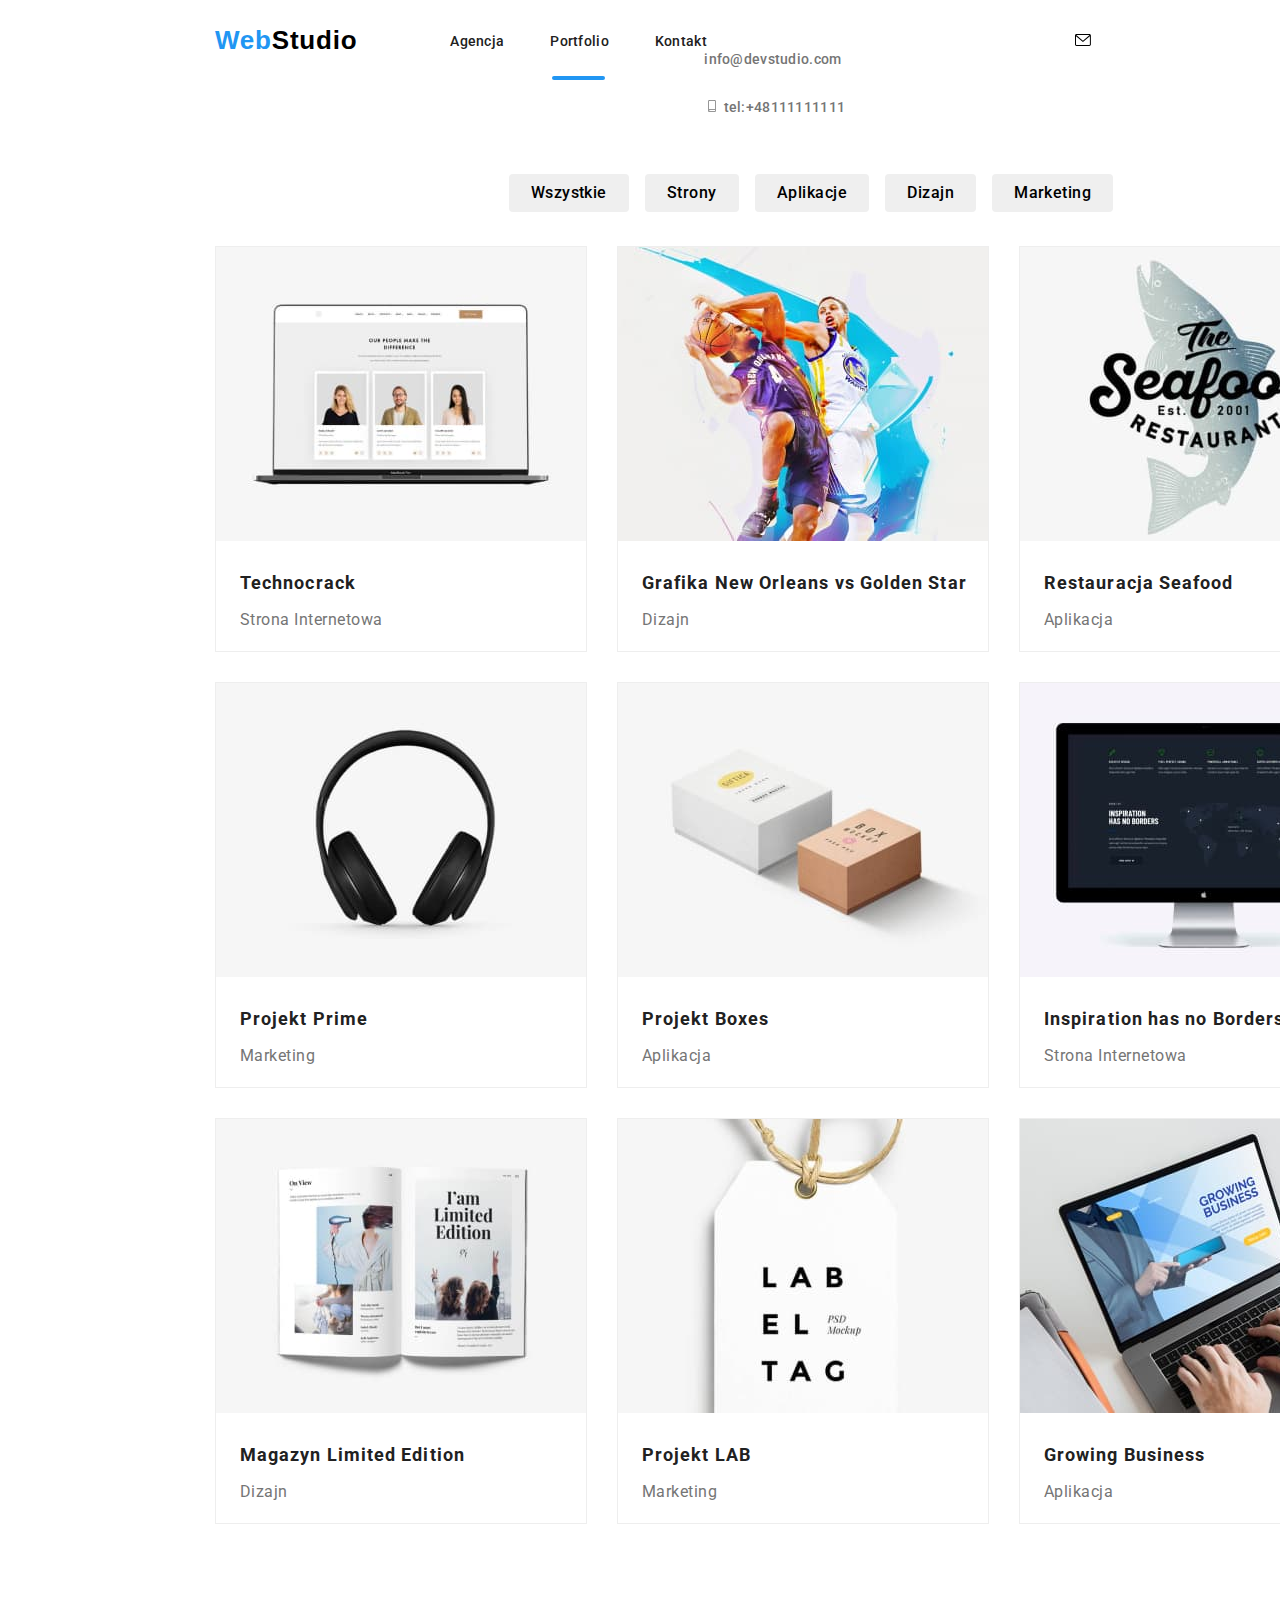
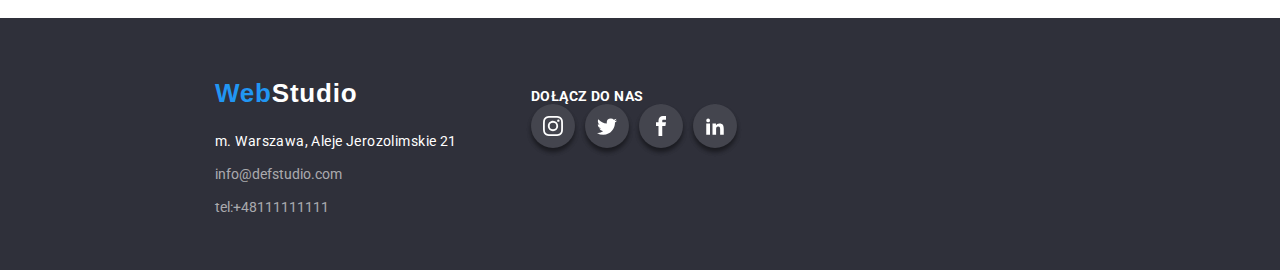
==== portfolio.html @ a23c0641 "start" ====
<!DOCTYPE html>
<html lang="pl">
  <head>
    <meta charset="UTF-8" />
    <meta http-equiv="X-UA-Compatible" content="IE=edge" />
    <link
      rel="stylesheet"
      href="node_modules/modern-normalize/modern-normalize.css"
    />
    <link rel="stylesheet" href="./css/styles.css" />
    <link rel="preconnect" href="https://fonts.googleapis.com" />
    <link rel="preconnect" href="https://fonts.gstatic.com" crossorigin />
    <link
      href="https://fonts.googleapis.com/css2?family=Montserrat+Alternates:wght@400;700&family=Roboto:wght@400;500;700&display=swap"
      rel="stylesheet"
    />
    <title>Portfolio</title>
  </head>
  <body class="body">
    <header class="header">
      <div class="container">
        <p class="logo">
          <a class="nav-logo" href="webstudio"
            >Web<span class="studio">Studio</span></a
          >
        </p>
        <nav class="navigation">
          <ul class="list">
            <li class="nav-list-item">
              <a class="nav-link" href="./index.html">Agencja</a>
            </li>
            <li class="nav-list-item">
              <a class="nav-link active-portfolio" href="./portfolio.html"
                >Portfolio</a
              >
            </li>
            <li class="nav-list-item">
              <a class="nav-link" href="Kontakt">Kontakt</a>
            </li>
          </ul>
        </nav>
        <div class="mail-phone">
          <ul class="phone-mail">
            <li>
              <a class="nav-mail" href="info@defstudio.com"
                ><svg class="icon=header" width="16" height="12">
                  <use href="./images/icons.svg#icon-envelope"></use>
                </svg>
                info@devstudio.com</a
              >
            </li>
            <li>
              <a class="nav-phone" href="+48111111111"
                ><svg class="icon=header" width="16" height="12">
                  <use href="./images/icons.svg#icon-smartphone"></use>
                </svg>
                tel:+48111111111</a
              >
            </li>
          </ul>
        </div>
      </div>
    </header>
    <main>
      <div class="portfolio-menu-container">
        <ul class="buttons-portfolio-menu">
          <li><button class="portfolio-menu">Wszystkie</button></li>
          <li><button class="portfolio-menu">Strony</button></li>
          <li><button class="portfolio-menu">Aplikacje</button></li>
          <li><button class="portfolio-menu">Dizajn</button></li>
          <li><button class="portfolio-menu">Marketing</button></li>
        </ul>
        <ul class="portfolio-img">
          <li class="figcaption-box">
            <figure class="portfolio-card">
              <img
                src="images/foto.jpg"
                width="370"
                height="294"
                alt="Laptop"
              />
              <div class="portfolio-overlay">
                <p class="portfolio-overlay-text">
                  Technocrack jest popularną platformą wykorzystywaną do
                  rozpowszechniania koronawirusa. Firmy wykorzystują tę
                  platformę do celów szpiegowskich i ataków na niezabezpieczone
                  serwery konkurencji
                </p>
              </div>
              <figcaption class="portfolio-figcaption">
                <h4 class="portfolio-figcaption-name">Technocrack</h4>
                <p class="portfolio-figcaption-role">Strona Internetowa</p>
              </figcaption>
            </figure>
          </li>
          <li class="figcaption-box">
            <figure class="portfolio-card">
              <img
                src="images/foto2.jpg"
                width="370"
                height="294"
                alt="koszykarze"
              />
              <div class="portfolio-overlay">
                <p class="portfolio-overlay-text">
                  Technocrack jest popularną platformą wykorzystywaną do
                  rozpowszechniania koronawirusa. Firmy wykorzystują tę
                  platformę do celów szpiegowskich i ataków na niezabezpieczone
                  serwery konkurencji
                </p>
              </div>
              <figcaption class="portfolio-figcaption">
                <h4 class="portfolio-figcaption-name">
                  Grafika New Orleans vs Golden Star
                </h4>
                <p class="portfolio-figcaption-role">Dizajn</p>
              </figcaption>
            </figure>
          </li>
          <li class="figcaption-box">
            <figure class="portfolio-card">
              <img
                src="images/foto3.jpg"
                width="370"
                height="294"
                alt="logo restauracji"
              />
              <div class="portfolio-overlay">
                <p class="portfolio-overlay-text">
                  Technocrack jest popularną platformą wykorzystywaną do
                  rozpowszechniania koronawirusa. Firmy wykorzystują tę
                  platformę do celów szpiegowskich i ataków na niezabezpieczone
                  serwery konkurencji
                </p>
              </div>
              <figcaption class="portfolio-figcaption">
                <h4 class="portfolio-figcaption-name">Restauracja Seafood</h4>
                <p class="portfolio-figcaption-role">Aplikacja</p>
              </figcaption>
            </figure>
          </li>
          <li class="figcaption-box">
            <figure class="portfolio-card">
              <img
                src="images/foto4.jpg"
                width="370"
                height="294"
                alt="słuchawki"
              />
              <div class="portfolio-overlay">
                <p class="portfolio-overlay-text">
                  Technocrack jest popularną platformą wykorzystywaną do
                  rozpowszechniania koronawirusa. Firmy wykorzystują tę
                  platformę do celów szpiegowskich i ataków na niezabezpieczone
                  serwery konkurencji
                </p>
              </div>
              <figcaption class="portfolio-figcaption">
                <h4 class="portfolio-figcaption-name">Projekt Prime</h4>
                <p class="portfolio-figcaption-role">Marketing</p>
              </figcaption>
            </figure>
          </li>
          <li class="figcaption-box">
            <figure class="portfolio-card">
              <img
                src="images/foto5.jpg"
                width="370"
                height="294"
                alt="pudełka"
              />
              <div class="portfolio-overlay">
                <p class="portfolio-overlay-text">
                  Technocrack jest popularną platformą wykorzystywaną do
                  rozpowszechniania koronawirusa. Firmy wykorzystują tę
                  platformę do celów szpiegowskich i ataków na niezabezpieczone
                  serwery konkurencji
                </p>
              </div>
              <figcaption class="portfolio-figcaption">
                <h4 class="portfolio-figcaption-name">Projekt Boxes</h4>
                <p class="portfolio-figcaption-role">Aplikacja</p>
              </figcaption>
            </figure>
          </li>
          <li class="figcaption-box">
            <figure class="portfolio-card">
              <img
                src="images/foto6.jpg"
                width="370"
                height="294"
                alt="komputer stacjonarny"
              />
              <div class="portfolio-overlay">
                <p class="portfolio-overlay-text">
                  Technocrack jest popularną platformą wykorzystywaną do
                  rozpowszechniania koronawirusa. Firmy wykorzystują tę
                  platformę do celów szpiegowskich i ataków na niezabezpieczone
                  serwery konkurencji
                </p>
              </div>
              <figcaption class="portfolio-figcaption">
                <h4 class="portfolio-figcaption-name">
                  Inspiration has no Borders
                </h4>
                <p class="portfolio-figcaption-role">Strona Internetowa</p>
              </figcaption>
            </figure>
          </li>
          <li class="figcaption-box">
            <figure class="portfolio-card">
              <img
                src="images/foto7.jpg"
                width="370"
                height="294"
                alt="gazeta"
              />
              <div class="portfolio-overlay">
                <p class="portfolio-overlay-text">
                  Technocrack jest popularną platformą wykorzystywaną do
                  rozpowszechniania koronawirusa. Firmy wykorzystują tę
                  platformę do celów szpiegowskich i ataków na niezabezpieczone
                  serwery konkurencji
                </p>
              </div>
              <figcaption class="portfolio-figcaption">
                <h4 class="portfolio-figcaption-name">
                  Magazyn Limited Edition
                </h4>
                <p class="portfolio-figcaption-role">Dizajn</p>
              </figcaption>
            </figure>
          </li>
          <li class="figcaption-box">
            <figure class="portfolio-card">
              <img
                src="images/foto8.jpg"
                width="370"
                height="294"
                alt="Etykieta"
              />
              <div class="portfolio-overlay">
                <p class="portfolio-overlay-text">
                  Technocrack jest popularną platformą wykorzystywaną do
                  rozpowszechniania koronawirusa. Firmy wykorzystują tę
                  platformę do celów szpiegowskich i ataków na niezabezpieczone
                  serwery konkurencji
                </p>
              </div>
              <figcaption class="portfolio-figcaption">
                <h4 class="portfolio-figcaption-name">Projekt LAB</h4>
                <p class="portfolio-figcaption-role">Marketing</p>
              </figcaption>
            </figure>
          </li>
          <li class="figcaption-box">
            <figure class="portfolio-card">
              <img
                src="images/foto9.jpg"
                width="370"
                height="294"
                alt="pisanie na tablecie"
              />
              <div class="portfolio-overlay">
                <p class="portfolio-overlay-text">
                  Technocrack jest popularną platformą wykorzystywaną do
                  rozpowszechniania koronawirusa. Firmy wykorzystują tę
                  platformę do celów szpiegowskich i ataków na niezabezpieczone
                  serwery konkurencji
                </p>
              </div>
              <figcaption class="portfolio-figcaption">
                <h4 class="portfolio-figcaption-name">Growing Business</h4>
                <p class="portfolio-figcaption-role">Aplikacja</p>
              </figcaption>
            </figure>
          </li>
        </ul>
      </div>
    </main>
    <footer>
      <div class="container-footer">
        <ul class="footer-list">
          <li class="footer-logo">
            <a class="logo-footer" href="webstudio"
              >Web<span class="studio-footer">Studio</span></a
            >
          </li>
          <li class="adress-footer">m. Warszawa, Aleje Jerozolimskie 21</li>
          <li class="mail-phone-footer">
            <a class="nav-mail-footer" href="info@defstudio.com"
              >info@defstudio.com</a
            >
          </li>
          <li class="mail-phone-footer">
            <a class="nav-phone-footer" href="+48111111111">tel:+48111111111</a>
          </li>
        </ul>
        <div class="footer-socialmedia">
          <h3 class="footer-socialmedia-header">DOŁĄCZ DO NAS</h3>
          <ul class="footer-socialmedia-list">
            <li class="footer-socialmedia-logo">
              <svg width="20px" height="20px">
                <use href="./images/icons.svg#icon-instagram"></use>
              </svg>
            </li>
            <li class="footer-socialmedia-logo">
              <svg width="20px" height="20px">
                <use href="./images/icons.svg#icon-twitter"></use>
              </svg>
            </li>
            <li class="footer-socialmedia-logo">
              <svg width="20px" height="20px">
                <use href="./images/icons.svg#icon-facebook"></use>
              </svg>
            </li>
            <li class="footer-socialmedia-logo">
              <svg width="20px" height="20px">
                <use href="./images/icons.svg#icon-linkedin2"></use>
              </svg>
            </li>
          </ul>
        </div>
      </div>
    </footer>
  </body>
</html>
---- css/styles.css ----
* {
  margin: 0;
  padding: 0;
}

.body {
  font-family: "Roboto", sans-serif;
  font-family: "Raleway", sans-serif;
}
.nav-logo {
  font-family: "Raleway", sans-serif;
  font-style: normal;
  font-weight: 700;
  color: rgba(33, 150, 243, 1);
  font-size: 26px;
  line-height: 31px;
  letter-spacing: 0.03em;
  text-decoration: none;
  margin-left: 215px;
  padding-top: 24px;
  padding-bottom: 25px;
}
.nav-list-item {
  gap: 46px;
}
.active::after {
  content: "";
  position: absolute;
  height: 4px;
  width: 53px;
  left: 453px;
  top: 76px;
  border-radius: 2px;
  background: rgba(33, 150, 243, 1);
}
.active-portfolio::after {
  content: "";
  position: absolute;
  height: 4px;
  width: 53px;
  left: 552px;
  top: 76px;
  border-radius: 2px;
  background: rgba(33, 150, 243, 1);
}
.nav-list-item:hover {
  color: rgba(33, 150, 243, 1);
  transition-property: color;
  transition-duration: 250ms;
  transition-timing-function: cubic-bezier(0.4, 0, 0.2, 1);
}
.studio {
  color: rgba(0, 0, 0, 1);
}
.studio-footer {
  color: white;
}
.logo {
  padding-top: 25px;
  padding-bottom: 25px;
}
.logo-footer {
  font-family: "Raleway", sans-serif;
  font-style: normal;
  font-weight: 700;
  font-size: 26px;
  line-height: 31px;
  letter-spacing: 0.03em;
  text-decoration: none;
}
.navigation {
  padding-left: 93px;
  padding-top: 32px;
}
.list {
  list-style: none;
  text-decoration: none;
  width: 254px;
  display: flex;
  gap: 46px;
  text-align: center;
}
.nav-link {
  font-family: "Roboto";
  font-style: normal;
  font-weight: 500;
  font-size: 14px;
  line-height: 16px;
  letter-spacing: 0.02em;
  color: #212121;
  text-decoration: none;
}
.nav-list:hover {
  color: rgba(33, 150, 243, 1);
  transition-property: color;
  transition-duration: 250ms;
  transition-timing-function: cubic-bezier(0.4, 0, 0.2, 1);
}
.nav-mail {
  font-family: "Roboto";
  font-style: normal;
  font-weight: 500;
  font-size: 14px;
  line-height: 16px;
  letter-spacing: 0.02em;
  color: #757575;
  text-decoration: none;
  padding-left: 371px;
  padding-right: 50px;
  margin-top: 25px;
}
.icon-header {
  margin-right: 10px;
}
.icon-header:hover {
  fill: #2196f3;
}
.phone-mail {
  text-decoration: none;
  list-style: none;
  display: flex;
  flex-wrap: wrap;
  gap: 30px;
  padding-top: 32px;
}
.nav-mail:hover {
  color: rgba(33, 150, 243, 1);
  transition-property: color;
  transition-duration: 250ms;
  transition-timing-function: cubic-bezier(0.4, 0, 0.2, 1);
}
.nav-phone {
  font-family: "Roboto";
  font-style: normal;
  font-weight: 500;
  font-size: 14px;
  line-height: 16px;
  letter-spacing: 0.02em;
  color: #757575;
  text-decoration: none;
}
.nav-phone:hover {
  color: rgba(33, 150, 243, 1);
  transition-property: color;
  transition-duration: 250ms;
  transition-timing-function: cubic-bezier(0.4, 0, 0.2, 1);
}
.motto {
  font-family: "Roboto";
  font-style: normal;
  font-weight: 900;
  font-size: 44px;
  line-height: 60px;
  text-align: center;
  letter-spacing: 0.06em;
  text-transform: uppercase;
  position: absolute;
  color: #ffffff;
  height: 120px;
  width: 696px;
  left: 452px;
  top: 280px;
  border-radius: nullpx;
}
.container-motto {
  width: 1600px;
  height: 600px;
  left: 0px;
  top: 80px;
  background-image: url(../images/backgroun.jpg),
    linear-gradient(rgba(47, 48, 58, 0.4), rgba(47, 48, 58, 0.4));
}
.button {
  font-family: "Roboto";
  font-style: normal;
  font-weight: 700;
  font-size: 16px;
  line-height: 30px;
  color: black;
  position: absolute;
  width: 200px;
  height: 50px;
  left: 700px;
  top: 430px;
  border: none;
  margin-top: 30px;
  box-shadow: 0px 4px 4px rgba(0, 0, 0, 0.15);
  border-radius: 4px;
}
.modal-content {
  position: absolute;
  width: 528px;
  height: 581px;
  margin-left: 536px;
  margin-top: 221px;
  background-color: #ffffff;
  box-shadow: 0px 1px 3px rgba(0, 0, 0, 0.12), 0px 1px 1px rgba(0, 0, 0, 0.14),
    0px 2px 1px rgba(0, 0, 0, 0.2);
  border-radius: 4px;
}
.backdrop {
  position: fixed;
  top: 0;
  left: 0;
  width: 100%;
  height: 100%;
  z-index: 5;
  background-color: rgba(0, 0, 0, 0.2);
  transition: transform 700ms cubic-bezier(0.4, 0, 0.2, 1), opacity 800ms linear;
}

.modal-exit {
  position: absolute;
  top: 8px;
  right: 8px;
  width: 30px;
  height: 30px;
  background-color: #fff;
  border: 1px solid rgba(0, 0, 0, 0.1);
  border-radius: 100%;
  cursor: pointer;
}
.is-hidden {
  transform: scaleX(0);
  opacity: 0;
  pointer-events: none;
}
button:hover {
  cursor: pointer;
  color: white;
  background-color: #2196f3;
  transition: color 250ms, background 250ms;
  transition-timing-function: cubic-bezier(0.4, 0, 0.2, 1);
}
.lorem-ipsum {
  font-family: "Roboto";
  font-style: normal;
  font-weight: 700;
  font-size: 14px;
  line-height: 16px;
  letter-spacing: 0.03em;
  text-transform: uppercase;
}
.container-lorem-ipsum {
  margin: 94px 215px 94px 215px;
}
.lorem-ipsum-icon {
  display: flex;
  width: 270px;
  height: 120px;
  border-radius: 4px;
  background-color: #f5f4fa;
  justify-content: center;
  align-items: center;
  margin-bottom: 30px;
}
.lorem-ipsum-text {
  font-family: "Roboto";
  font-style: normal;
  font-weight: 400;
  font-size: 14px;
  line-height: 24px;
  letter-spacing: 0.03em;
  color: #757575;
  width: 270px;
  height: 101px;
}
.duties {
  font-family: "Roboto";
  font-style: normal;
  font-weight: 700;
  font-size: 36px;
  line-height: 42px;
  text-align: center;
  letter-spacing: 0.03em;
  color: #212121;
  margin-bottom: 50px;
}
.container-duties {
  width: 1170px;
  margin: 94px 215px;
}
.list-duties {
  list-style: none;
  text-decoration: none;
  display: flex;
  gap: 30px;
}
.duties-photo {
  position: relative;
}
.duties-label {
  position: absolute;
  display: flex;
  width: 370px;
  height: 70px;
  bottom: 0px;
  font-family: Roboto;
  font-size: 14px;
  font-weight: 700;
  line-height: 16px;
  letter-spacing: 0.03em;
  align-items: center;
  justify-content: center;
  text-transform: uppercase;
  color: white;
  background: rgba(47, 48, 58, 0.8);
}
.duties-photo {
  position: relative;
  display: flex;
  width: 370px;
  height: 294px;
}
/* NASZ ZESPÓŁ */
.container-team {
  width: 1600px;
  background-color: rgba(245, 244, 250, 1);
}
.team {
  font-family: "Roboto";
  font-style: normal;
  font-weight: 700;
  font-size: 36px;
  line-height: 42px;
  text-align: center;
  letter-spacing: 0.03em;
  color: #212121;
  margin-bottom: 50px;
}

.list-team {
  margin-left: 215px;
  margin-right: 215px;
  list-style: none;
  text-decoration: none;
  display: flex;
  gap: 30px;
  padding-bottom: 94px;
}

.nav-agency-portfolio {
  font-family: "Roboto";
  font-style: normal;
  font-weight: 500;
  font-size: 14px;
  line-height: 16px;
  letter-spacing: 0.02em;
  color: #212121;
}
.nav-portfolio-portfolio {
  font-family: "Roboto";
  font-style: normal;
  font-weight: 500;
  font-size: 14px;
  line-height: 16px;
  letter-spacing: 0.02em;
  color: #2196f3;
}
.nav-portfolio-mail {
  font-family: "Roboto";
  font-style: normal;
  font-weight: 500;
  font-size: 14px;
  line-height: 16px;
  letter-spacing: 0.02em;
  color: #757575;
}
.portfolio-menu {
  cursor: pointer;
  font-weight: 500;
  border-radius: 4px;
  border-style: none;
  margin-right: 8px;
  height: 38px;
  padding-left: 22px;
  padding-right: 22px;
  font-family: "Roboto";
  font-weight: 500;
  line-height: 1.625;
  letter-spacing: 0.03em;
  font-size: 16px;
}
.portfolio-menu:hover {
  background-color: rgba(33, 150, 243, 1);
  transition-property: background-color, fill;
  transition-duration: 250ms;
  transition-timing-function: cubic-bezier(0.4, 0, 0.2, 1);
}
.portfolio-menu-container {
  width: 1200px;
  margin-top: 94px;
  margin-left: 215px;
  margin-right: 215px;
  margin-bottom: 94px;
}
.buttons-portfolio-menu {
  list-style: none;
  display: flex;
  justify-content: center;
  gap: 8px;
  padding-bottom: 34px;
}
.portfolio-img {
  display: flex;
  list-style: none;
  margin: 0px;
  padding: 0px;
  flex-wrap: wrap;
  gap: 30px;
}
.figcaption-name {
  margin-top: 30px;
}
.figcaption-role {
  font-family: "Roboto";
  font-style: normal;
  font-weight: 400;
  font-size: 16px;
  line-height: 19px;
  letter-spacing: 0.03em;
  color: #757575;
  margin-top: 10px;
}
.team-socialmedia-logo {
  width: 44px;
  height: 44px;
  margin-top: 16px;
  margin-bottom: 30px;
  display: inline-flex;
  justify-content: center;
  align-items: center;
  border-radius: 50%;
  gap: 10px;
  fill: #afb1b8;
}
.team-socialmedia-logo:hover,
.team-socialmedia-logo:focus {
  fill: white;
  background-color: #2196f3;
  cursor: pointer;
  transition-property: background-color, fill;
  transition-duration: 250ms;
  transition-timing-function: cubic-bezier(0.4, 0, 0.2, 1);
}
.figcaption-box {
  border: 1px solid rgba(238, 238, 238, 1);
  margin: 0px;
  padding: 0px;
}
.figcaption-box:hover {
  box-shadow: 0px 1px 1px rgba(0, 0, 0, 0.12), 0px 4px 4px rgba(0, 0, 0, 0.06),
    1px 4px 6px rgba(0, 0, 0, 0.16);
  cursor: pointer;
  transition-property: box-shadow;
  transition-duration: 250ms;
  transition-timing-function: cubic-bezier(0.4, 0, 0.2, 1);
}
.list-lorem {
  list-style: none;
  text-decoration: none;
  display: flex;
  gap: 30px;
}
.portfolio-figcaption {
  overflow: hidden;
  position: relative;
  width: 322px;
  height: 70px;
  padding-left: 24px;
  padding-right: 24px;
  padding-top: 20px;
  padding-bottom: 20px;
  background-color: white;
}
.portfolio-figcaption-name {
  font-family: "Roboto";
  font-style: normal;
  height: 36px;
  width: 325px;
  font-weight: 700;
  font-size: 18px;
  line-height: 36px;
  letter-spacing: 0.06em;
  color: #212121;
}
.portfolio-figcaption-role {
  font-family: "Roboto";
  font-style: normal;
  font-weight: 400;
  font-size: 16px;
  line-height: 30px;
  letter-spacing: 0.03em;
  color: #757575;
  padding-top: 4px;
}
.portfolio-card {
  margin: 0px;
  padding: 0;
  height: 404px;
  width: 370px;
  border-radius: 0px;
  position: relative;
  overflow: hidden;
  transition: box-shadow 250ms;
  transition-timing-function: cubic-bezier(0.4, 0, 0.2, 1);
}
.portfolio-overlay {
  position: absolute;
  top: 0;
  left: 0;
  width: 370px;
  height: 294px;
  transform: translateY(100%);
  padding-left: 24px;
  transition: transform 250ms, background 250ms;
  transition-timing-function: cubic-bezier(0.4, 0, 0.2, 1);
}

.portfolio-card:hover .portfolio-overlay {
  background: rgba(33, 150, 243, 0.9);
  transform: translateY(0);
  transition: transform 250ms;
  transition-timing-function: cubic-bezier(0.4, 0, 0.2, 1);
}

.portfolio-overlay-text {
  height: 196px;
  width: 301px;
  font-family: Roboto;
  font-weight: 400;
  font-size: 18px;
  line-height: 1.55;
  letter-spacing: 0.03em;
  color: white;
  padding-top: 49px;
  padding-right: 45px;
  padding-bottom: 49px;
  padding-left: 24px;
}
.container {
  width: 1600px;
  height: 80px;
  display: flex;
}
.container-portfolio {
  width: 1600px;
  display: flex;
  border: 1px solid #ececec;
}
.header {
  display: flex;
}
.team-member {
  width: 270px;
  height: 428px;
  text-align: center;
  background-color: white;
  box-shadow: 0px 1px 3px rgba(0, 0, 0, 0.12), 0px 1px 1px rgba(0, 0, 0, 0.14),
    0px 2px 1px rgba(0, 0, 0, 0.2);
  border-radius: 0px 0px 4px 4px;
  box-shadow: 0px 1px 3px rgba(0, 0, 0, 0.12), 0px 1px 1px rgba(0, 0, 0, 0.14),
    0px 2px 1px rgba(0, 0, 0, 0.2);
}
.img-team {
  width: 270px;
  height: 260px;
  height: auto;
  display: block;
}
.customers {
  width: 1170px;
  margin-left: 215px;
  margin-right: 215px;
  margin-bottom: 94px;
}
.our-customers {
  font-family: "Roboto";
  font-style: normal;
  font-weight: 700;
  font-size: 36px;
  line-height: 42px;
  text-align: center;
  letter-spacing: 0.03em;
  padding-top: 94px;
  padding-bottom: 50px;
}
.customers-list {
  list-style: none;
  display: flex;
  gap: 30px;
}
.customers-logo {
  box-sizing: border-box;
  display: flex;
  width: 170px;
  height: 92px;
  border: 1px solid #afb1b8;
  border-radius: 4px;
  justify-content: center;
  align-items: center;
  fill: #afb1b8;
}
.customers-logo:hover,
.customers-logo:focus {
  fill: #2196f3;
  border-color: #2196f3;
  cursor: pointer;
  transition-property: background-color, fill;
  transition-duration: 250ms;
  transition-timing-function: cubic-bezier(0.4, 0, 0.2, 1);
}
.container-footer {
  height: 252px;
  width: 1600px;
  background: #2f303a;
  display: flex;
}
.footer-list {
  height: 81px;
  width: 246px;
  border-radius: nullpx;
  display: flex;
  margin-left: 215px;
  margin-top: 60px;
  list-style: none;
  text-decoration: none;
  flex-direction: column;
}
.logo-footer {
  font-family: "Raleway", sans-serif;
  font-style: normal;
  font-weight: 700;
  color: rgba(33, 150, 243, 1);
  font-size: 26px;
  line-height: 31px;
  letter-spacing: 0.03em;
  text-decoration: none;
}
.nav-mail-footer {
  list-style: none;
  text-decoration: none;
  font-family: "Roboto";
  font-style: normal;
  font-weight: 400;
  font-size: 14px;
  line-height: 24px;
  color: rgba(255, 255, 255, 0.6);
}
.nav-mail-footer:hover {
  color: rgba(33, 150, 243, 1);
  transition-property: color;
  transition-duration: 250ms;
  transition-timing-function: cubic-bezier(0.4, 0, 0.2, 1);
}
.mail-phone-footer {
  padding-top: 9px;
}
.nav-phone-footer {
  list-style: none;
  text-decoration: none;
  font-family: "Roboto";
  font-style: normal;
  font-weight: 400;
  font-size: 14px;
  line-height: 24px;
  color: rgba(255, 255, 255, 0.6);
}
.nav-phone-footer:hover {
  color: rgba(33, 150, 243, 1);
  transition-property: color;
  transition-duration: 250ms;
  transition-timing-function: cubic-bezier(0.4, 0, 0.2, 1);
}
.adress-footer {
  font-family: Roboto;
  font-size: 14px;
  font-weight: 400;
  line-height: 24px;
  letter-spacing: 0.03em;
  text-align: left;
  color: rgba(255, 255, 255, 1);
  padding-top: 20px;
}
.footer-socialmedia {
  padding-top: 70px;
  padding-left: 70px;
}
.footer-socialmedia-header {
  width: 113px;
  height: 16px;
  left: 531px;
  top: 2751px;
  font-family: "Roboto";
  font-style: normal;
  font-weight: 700;
  font-size: 14px;
  line-height: 16px;
  letter-spacing: 0.03em;
  text-transform: uppercase;
  color: white;
}
.footer-socialmedia-list {
  display: flex;
  gap: 10px;
}
.footer-socialmedia-logo {
  list-style: none;
  width: 44px;
  height: 44px;
  justify-content: center;
  display: inline-flex;
  align-items: center;
  border-radius: 50%;
  background-color: rgba(255, 255, 255, 0.1);
  box-shadow: 0px 4px 4px rgba(0, 0, 0, 0.25), 0px 4px 4px rgba(0, 0, 0, 0.25);
  fill: white;
}
.footer-socialmedia-logo:hover,
.footer-socialmedia-logo:focus {
  background-color: #2196f3;
  cursor: pointer;
  transition-property: background-color, fill;
  transition-duration: 250ms;
  transition-timing-function: cubic-bezier(0.4, 0, 0.2, 1);
}
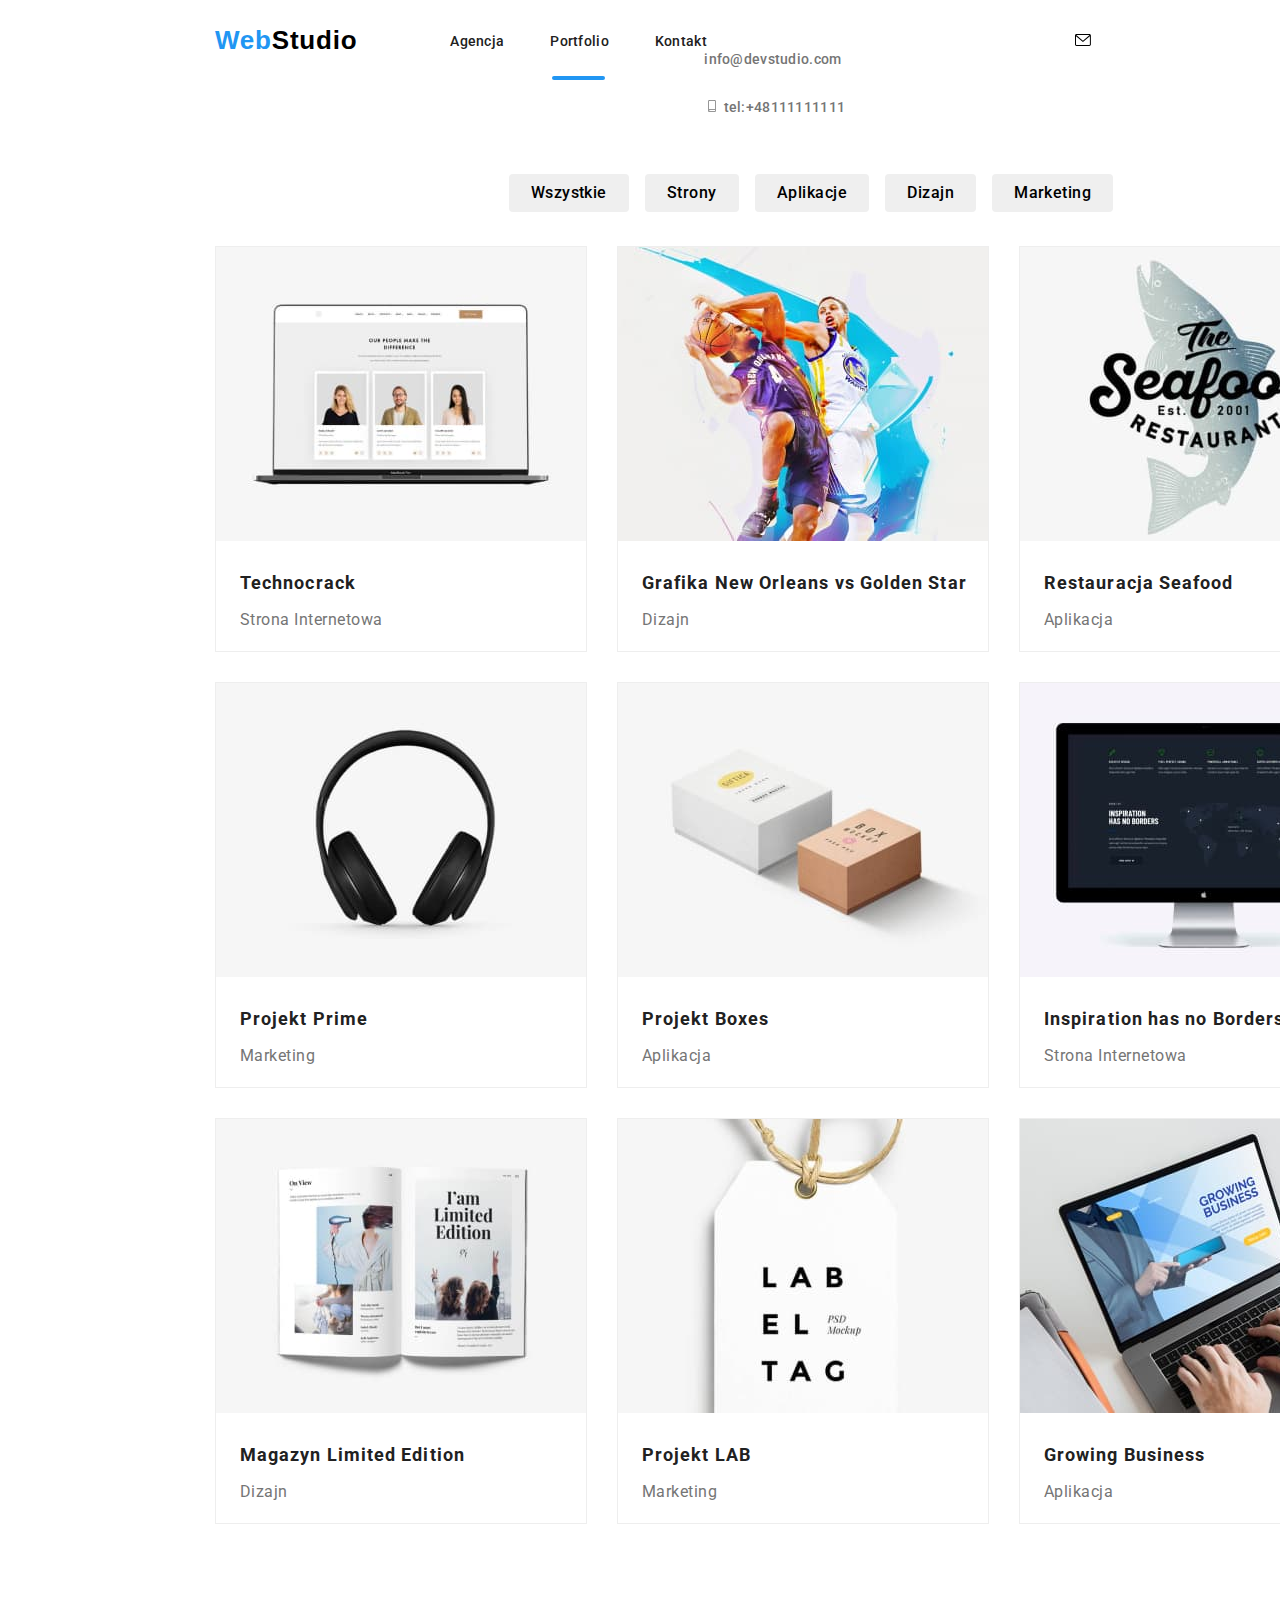
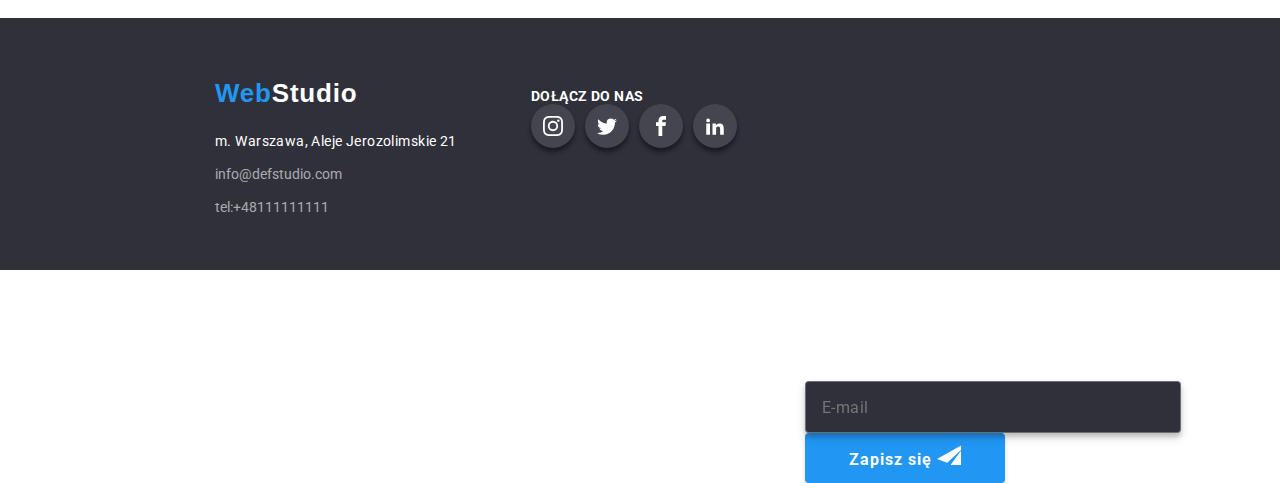
==== commit 226816e6: "not end" ====
--- a/portfolio.html
+++ b/portfolio.html
@@ -322,6 +322,18 @@
           </ul>
         </div>
       </div>
+      <div class="newsletter-input">
+        <h4 class="newsletter-info">Zapisz się do newslettera</h4>
+        <form>
+          <input type="email" name="newsletter-email" placeholder="E-mail" class="newsletter-email"/>
+          <button type="submit" class="newsletter-button">Zapisz się
+            <svg width="24px" height="24px">
+              <use href="./images/icons.svg#icon-send"></use>
+            </svg>
+          </button>
+        </form>
+      </div>
+    </div>
     </footer>
   </body>
 </html>
--- a/css/styles.css
+++ b/css/styles.css
@@ -220,6 +220,47 @@
   border-radius: 100%;
   cursor: pointer;
 }
+.contact-label {
+  font-family: Roboto;
+  font-size: 12px;
+  font-weight: 400;
+  line-height: 14px;
+  letter-spacing: 0.01em;
+  text-align: left;
+  color: rgba(117, 117, 117, 1);
+}
+.contact-input {
+  box-sizing: border-box;
+  width: 448px;
+  height: 40px;
+  left: 576px;
+  margin-top: 4px;
+  border: 1px solid rgba(33, 33, 33, 0.2);
+  border-radius: 4px;
+}
+.contact-comment {
+  width: 448px;
+  height: 138px;
+}
+.contact-form {
+  position: relative;
+  display: flex;
+  flex-direction: column;
+  flex-wrap: wrap;
+  gap: 28px;
+  margin-top: 10px;
+  margin-inline: 40px;
+  font-size: 12px;
+}
+.contact-header {
+  font-family: Roboto;
+  font-size: 20px;
+  font-weight: 700;
+  line-height: 23px;
+  letter-spacing: 0.03em;
+  text-align: center;
+  margin-top: 40px;
+}
 .is-hidden {
   transform: scaleX(0);
   opacity: 0;
@@ -724,3 +765,56 @@
   transition-duration: 250ms;
   transition-timing-function: cubic-bezier(0.4, 0, 0.2, 1);
 }
+.newsletter-info {
+  padding-bottom: 20px;
+  font-family: "Roboto";
+  font-style: normal;
+  font-weight: 700;
+  font-size: 14px;
+  line-height: 16px;
+  letter-spacing: 0.03em;
+  text-transform: uppercase;
+  color: #ffffff;
+}
+.newsletter-input {
+  position: absolute;
+  width: 570px;
+  height: 86px;
+  margin-left: 805px;
+  margin-top: 75px;
+  margin-right: 225px;
+  margin-bottom: 91px;
+}
+.newsletter-email {
+  height: 50px;
+  width: 358px;
+  font-family: Roboto;
+  font-size: 16px;
+  font-weight: 400;
+  line-height: 20px;
+  letter-spacing: 0.03em;
+  text-align: left;
+  color: #ffffff;
+  border-radius: 4px;
+  border: 1px solid rgba(255, 255, 255, 0.3);
+  box-shadow: 0px 4px 4px 0px rgba(0, 0, 0, 0.15);
+  background: rgba(47, 48, 58, 1);
+  filter: drop-shadow(0px 4px 4px rgba(0, 0, 0, 0.15));
+  padding-left: 16px;
+}
+.newsletter-button {
+  width: 200px;
+  height: 50px;
+  font-family: "Roboto";
+  font-style: normal;
+  font-weight: 700;
+  font-size: 16px;
+  line-height: 30px;
+  letter-spacing: 0.06em;
+  color: #ffffff;
+  fill: white;
+  background: #2196f3;
+  border-radius: 4px;
+  border: none;
+  box-shadow: 0px 4px 4px rgba(0, 0, 0, 0.15);
+}
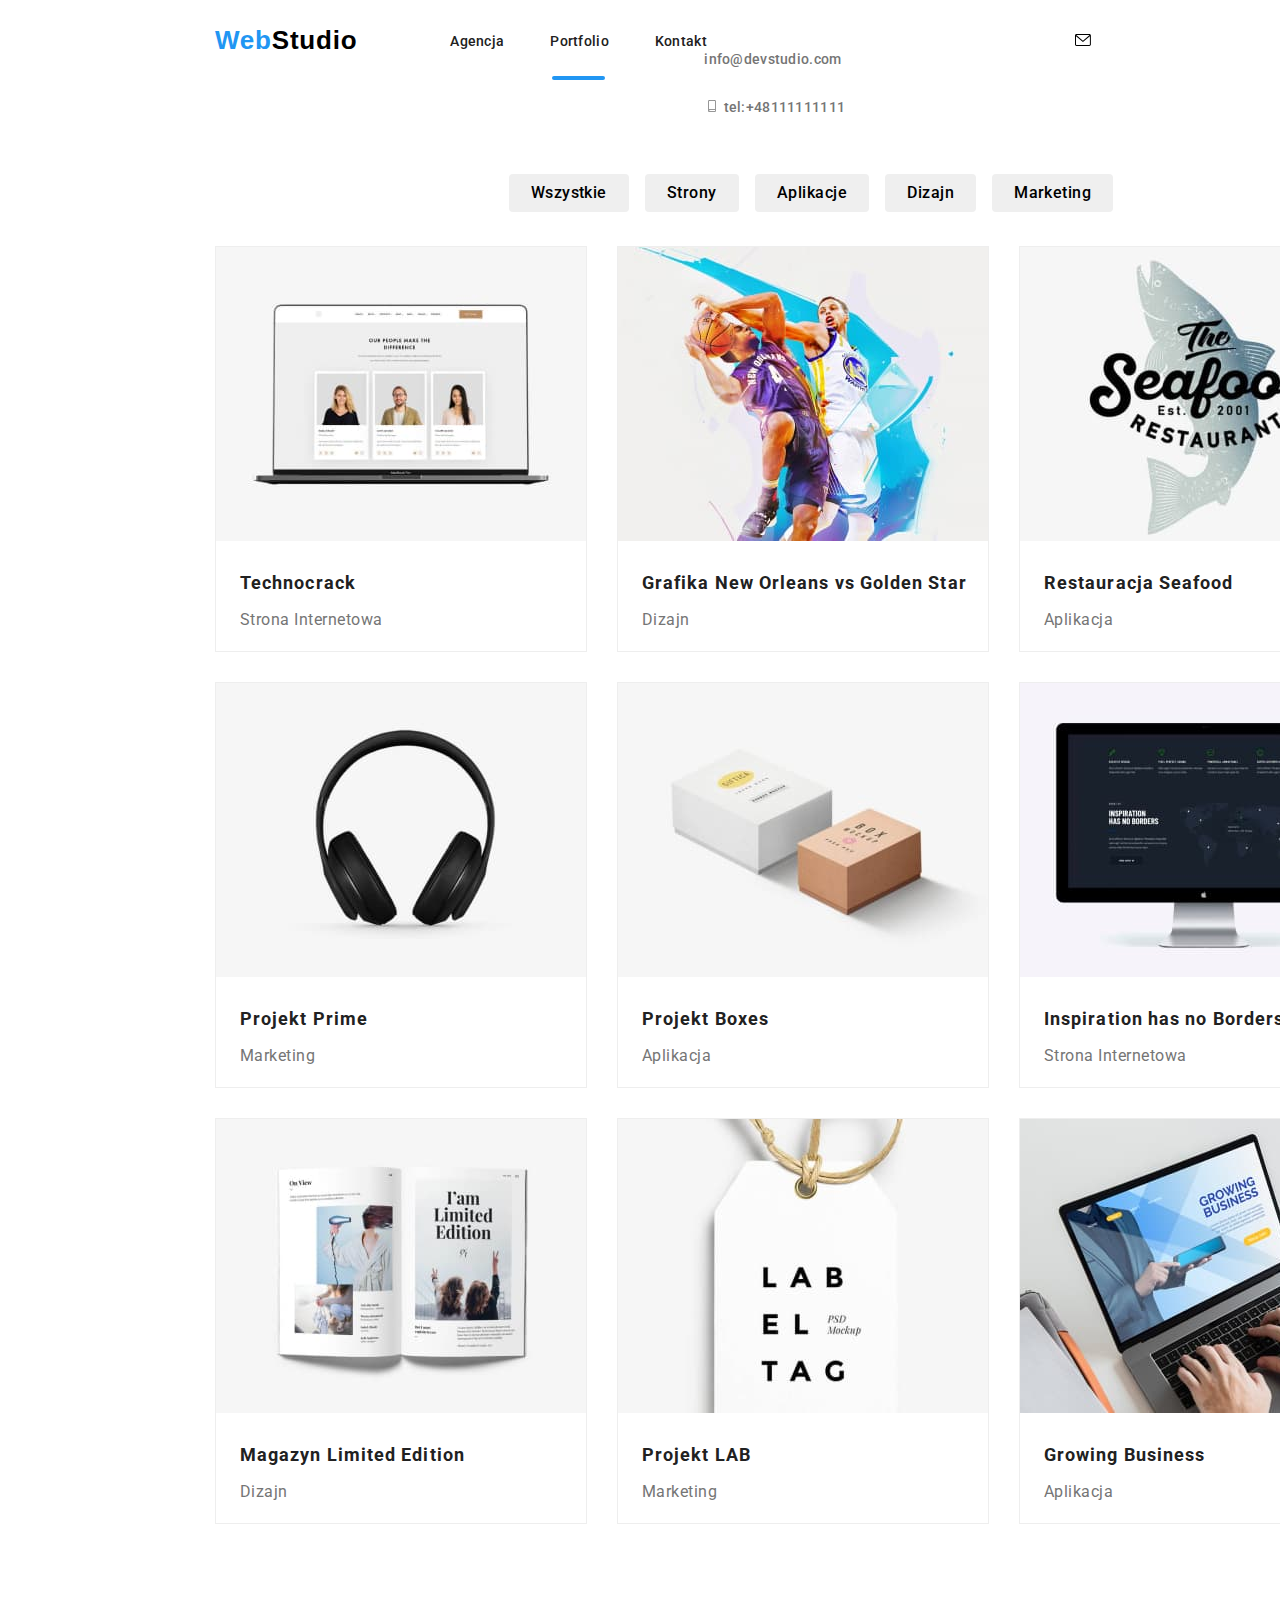
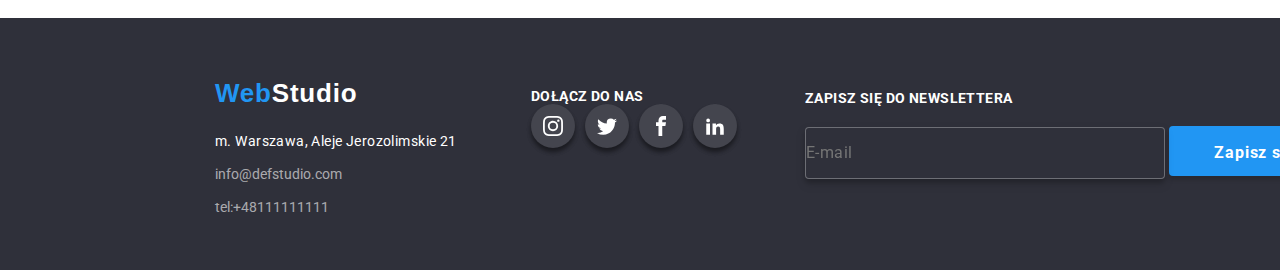
==== commit 3085cbf3: "adjustment" ====
--- a/portfolio.html
+++ b/portfolio.html
@@ -321,19 +321,24 @@
             </li>
           </ul>
         </div>
+        <div class="newsletter-input-portfolio">
+          <h4 class="newsletter-info">Zapisz się do newslettera</h4>
+          <form>
+            <input
+              type="email"
+              name="newsletter-email"
+              placeholder="E-mail"
+              class="newsletter-email"
+            />
+            <button type="submit" class="newsletter-button">
+              Zapisz się
+              <svg width="24px" height="24px">
+                <use href="./images/icons.svg#icon-send"></use>
+              </svg>
+            </button>
+          </form>
+        </div>
       </div>
-      <div class="newsletter-input">
-        <h4 class="newsletter-info">Zapisz się do newslettera</h4>
-        <form>
-          <input type="email" name="newsletter-email" placeholder="E-mail" class="newsletter-email"/>
-          <button type="submit" class="newsletter-button">Zapisz się
-            <svg width="24px" height="24px">
-              <use href="./images/icons.svg#icon-send"></use>
-            </svg>
-          </button>
-        </form>
-      </div>
-    </div>
     </footer>
   </body>
 </html>
--- a/css/styles.css
+++ b/css/styles.css
@@ -187,6 +187,7 @@
   box-shadow: 0px 4px 4px rgba(0, 0, 0, 0.15);
   border-radius: 4px;
 }
+/* modal box */
 .modal-content {
   position: absolute;
   width: 528px;
@@ -220,6 +221,12 @@
   border-radius: 100%;
   cursor: pointer;
 }
+.is-hidden {
+  transform: scaleX(0);
+  opacity: 0;
+  pointer-events: none;
+}
+/* Contact */
 .contact-label {
   font-family: Roboto;
   font-size: 12px;
@@ -238,6 +245,9 @@
   border: 1px solid rgba(33, 33, 33, 0.2);
   border-radius: 4px;
 }
+.icon-modal {
+  position: absolute;
+}
 .contact-comment {
   width: 448px;
   height: 138px;
@@ -261,11 +271,7 @@
   text-align: center;
   margin-top: 40px;
 }
-.is-hidden {
-  transform: scaleX(0);
-  opacity: 0;
-  pointer-events: none;
-}
+
 button:hover {
   cursor: pointer;
   color: white;
@@ -273,6 +279,7 @@
   transition: color 250ms, background 250ms;
   transition-timing-function: cubic-bezier(0.4, 0, 0.2, 1);
 }
+/* Lorem Ipsum */
 .lorem-ipsum {
   font-family: "Roboto";
   font-style: normal;
@@ -656,6 +663,7 @@
   width: 1600px;
   background: #2f303a;
   display: flex;
+  position: relative;
 }
 .footer-list {
   height: 81px;
@@ -785,6 +793,15 @@
   margin-right: 225px;
   margin-bottom: 91px;
 }
+.newsletter-input-portfolio {
+  position: absolute;
+  width: 570px;
+  height: 86px;
+  margin-left: 805px;
+  margin-top: 72px;
+  margin-right: 215px;
+  margin-bottom: 94px;
+}
 .newsletter-email {
   height: 50px;
   width: 358px;
@@ -800,7 +817,6 @@
   box-shadow: 0px 4px 4px 0px rgba(0, 0, 0, 0.15);
   background: rgba(47, 48, 58, 1);
   filter: drop-shadow(0px 4px 4px rgba(0, 0, 0, 0.15));
-  padding-left: 16px;
 }
 .newsletter-button {
   width: 200px;
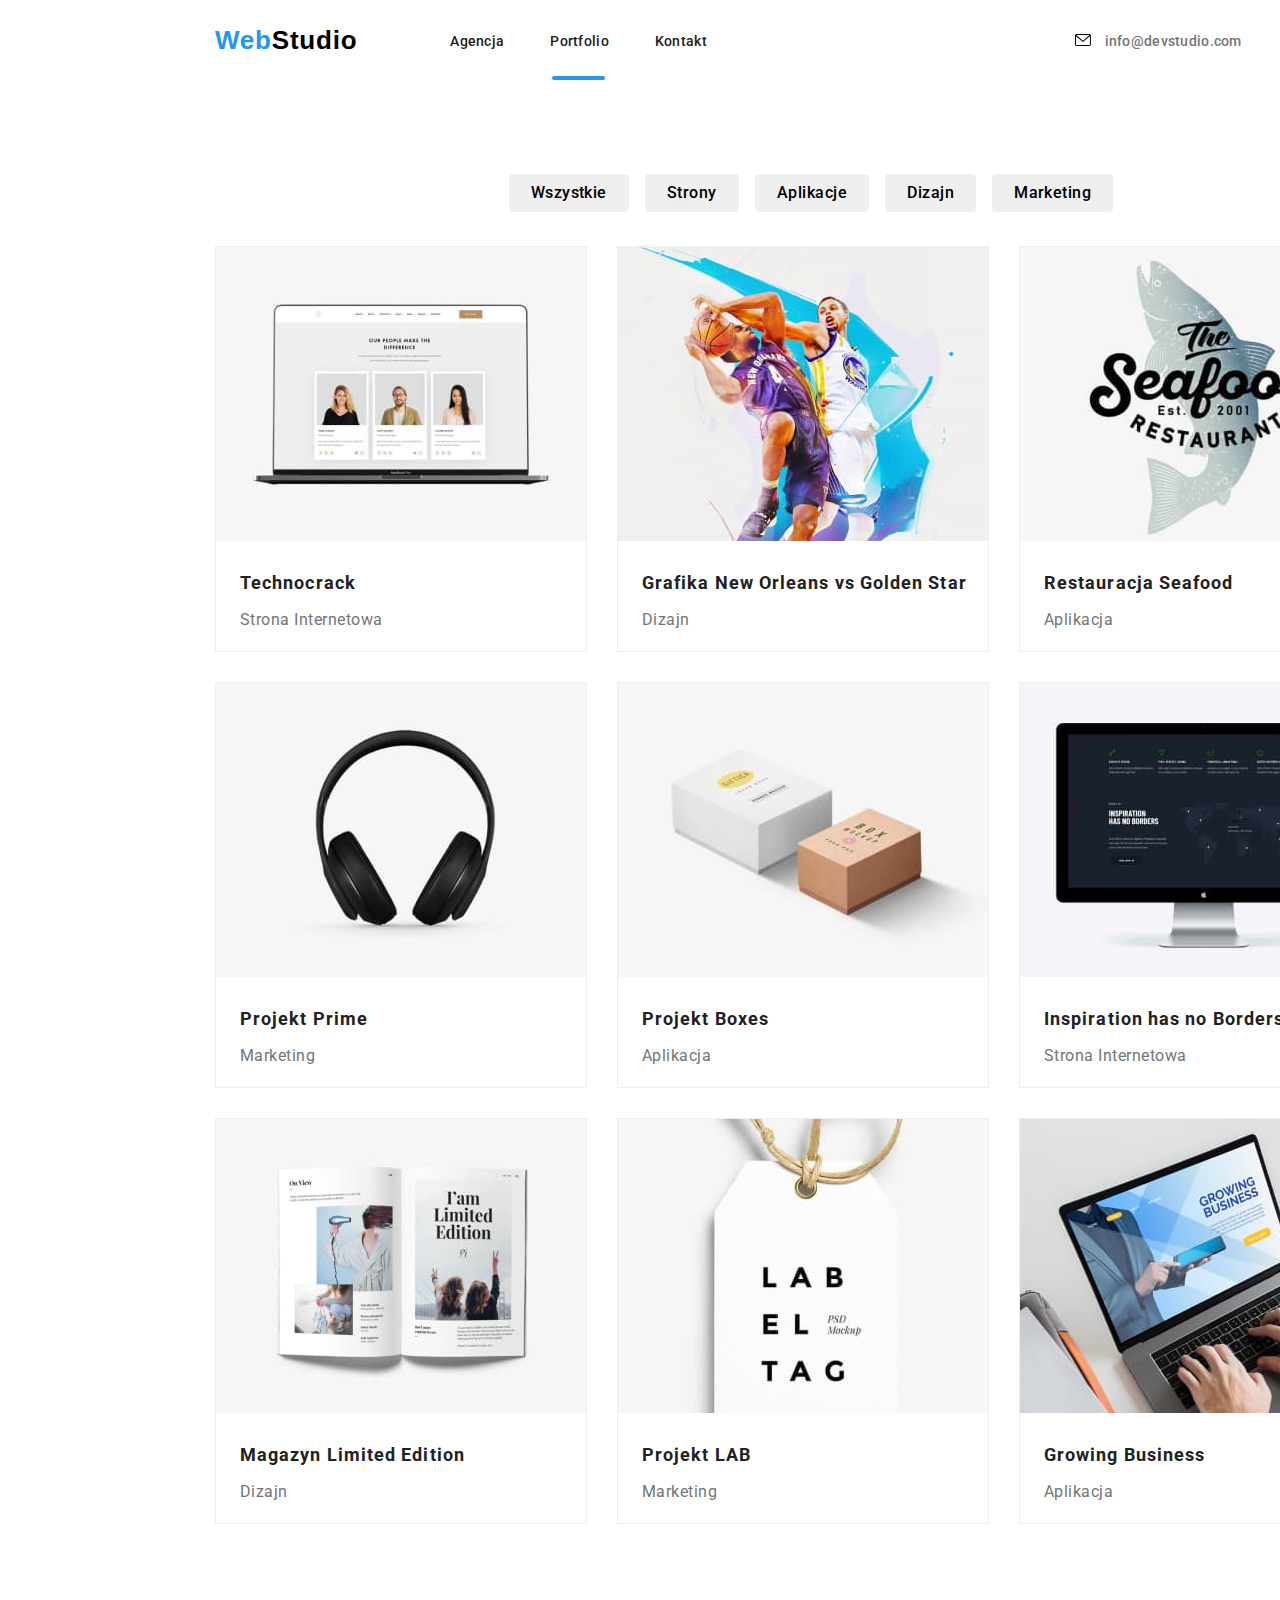
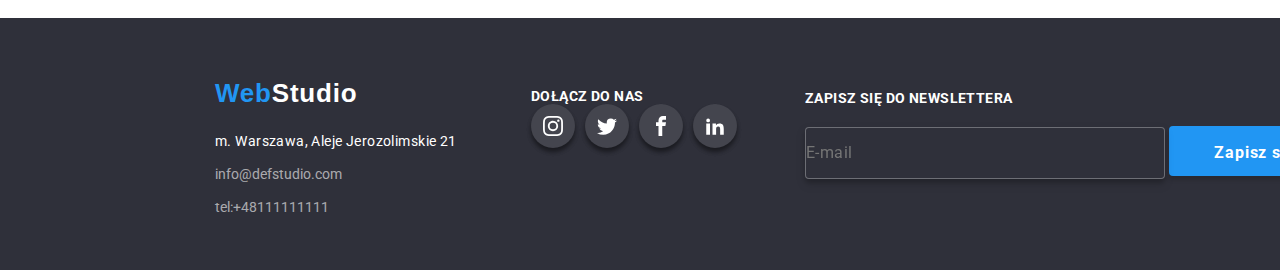
==== commit f0c1ebaf: "final" ====
--- a/portfolio.html
+++ b/portfolio.html
@@ -17,41 +17,43 @@
     <title>Portfolio</title>
   </head>
   <body class="body">
-    <header class="header">
-      <div class="container">
-        <p class="logo">
-          <a class="nav-logo" href="webstudio"
-            >Web<span class="studio">Studio</span></a
+    <header>
+      <div class="header">
+        <p class="header__logo">
+          <a class="header__logo-web" href="webstudio"
+            >Web<span class="header__logo-studio">Studio</span></a
           >
         </p>
         <nav class="navigation">
-          <ul class="list">
-            <li class="nav-list-item">
-              <a class="nav-link" href="./index.html">Agencja</a>
-            </li>
-            <li class="nav-list-item">
-              <a class="nav-link active-portfolio" href="./portfolio.html"
+          <ul class="navigation__list">
+            <li class="navigation__item">
+              <a class="navigation__link" href="./index.html">Agencja</a>
+            </li>
+            <li class="navigation__item">
+              <a
+                class="navigation__link active-portfolio"
+                href="./portfolio.html"
                 >Portfolio</a
               >
             </li>
-            <li class="nav-list-item">
-              <a class="nav-link" href="Kontakt">Kontakt</a>
+            <li class="navigation__item">
+              <a class="navigation__link" href="Kontakt">Kontakt</a>
             </li>
           </ul>
         </nav>
-        <div class="mail-phone">
-          <ul class="phone-mail">
+        <div class="header-contact">
+          <ul class="header-contact__list">
             <li>
-              <a class="nav-mail" href="info@defstudio.com"
-                ><svg class="icon=header" width="16" height="12">
+              <a class="header-contact__mail" href="info@defstudio.com"
+                ><svg class="header-contact__icon" width="16" height="12">
                   <use href="./images/icons.svg#icon-envelope"></use>
                 </svg>
                 info@devstudio.com</a
               >
             </li>
             <li>
-              <a class="nav-phone" href="+48111111111"
-                ><svg class="icon=header" width="16" height="12">
+              <a class="header-contact__phone" href="+48111111111"
+                ><svg class="header-contact__icon" width="16" height="12">
                   <use href="./images/icons.svg#icon-smartphone"></use>
                 </svg>
                 tel:+48111111111</a
@@ -62,17 +64,17 @@
       </div>
     </header>
     <main>
-      <div class="portfolio-menu-container">
-        <ul class="buttons-portfolio-menu">
-          <li><button class="portfolio-menu">Wszystkie</button></li>
-          <li><button class="portfolio-menu">Strony</button></li>
-          <li><button class="portfolio-menu">Aplikacje</button></li>
-          <li><button class="portfolio-menu">Dizajn</button></li>
-          <li><button class="portfolio-menu">Marketing</button></li>
+      <div class="portfolio">
+        <ul class="portfolio-menu">
+          <li><button class="portfolio-menu__item">Wszystkie</button></li>
+          <li><button class="portfolio-menu__item">Strony</button></li>
+          <li><button class="portfolio-menu__item">Aplikacje</button></li>
+          <li><button class="portfolio-menu__item">Dizajn</button></li>
+          <li><button class="portfolio-menu__item">Marketing</button></li>
         </ul>
-        <ul class="portfolio-img">
-          <li class="figcaption-box">
-            <figure class="portfolio-card">
+        <ul class="portfolio-content">
+          <li class="portfolio-content__box">
+            <figure class="portfolio-content__card">
               <img
                 src="images/foto.jpg"
                 width="370"
@@ -80,21 +82,21 @@
                 alt="Laptop"
               />
               <div class="portfolio-overlay">
-                <p class="portfolio-overlay-text">
-                  Technocrack jest popularną platformą wykorzystywaną do
-                  rozpowszechniania koronawirusa. Firmy wykorzystują tę
-                  platformę do celów szpiegowskich i ataków na niezabezpieczone
-                  serwery konkurencji
-                </p>
-              </div>
-              <figcaption class="portfolio-figcaption">
-                <h4 class="portfolio-figcaption-name">Technocrack</h4>
-                <p class="portfolio-figcaption-role">Strona Internetowa</p>
-              </figcaption>
-            </figure>
-          </li>
-          <li class="figcaption-box">
-            <figure class="portfolio-card">
+                <p class="portfolio-overlay__text">
+                  Technocrack jest popularną platformą wykorzystywaną do
+                  rozpowszechniania koronawirusa. Firmy wykorzystują tę
+                  platformę do celów szpiegowskich i ataków na niezabezpieczone
+                  serwery konkurencji
+                </p>
+              </div>
+              <figcaption class="portfolio-overlay__figcaption">
+                <h4 class="portfolio-overlay__name">Technocrack</h4>
+                <p class="portfolio-overlay__role">Strona Internetowa</p>
+              </figcaption>
+            </figure>
+          </li>
+          <li class="portfolio-content__box">
+            <figure class="portfolio-content__card">
               <img
                 src="images/foto2.jpg"
                 width="370"
@@ -102,23 +104,23 @@
                 alt="koszykarze"
               />
               <div class="portfolio-overlay">
-                <p class="portfolio-overlay-text">
-                  Technocrack jest popularną platformą wykorzystywaną do
-                  rozpowszechniania koronawirusa. Firmy wykorzystują tę
-                  platformę do celów szpiegowskich i ataków na niezabezpieczone
-                  serwery konkurencji
-                </p>
-              </div>
-              <figcaption class="portfolio-figcaption">
-                <h4 class="portfolio-figcaption-name">
+                <p class="portfolio-overlay__text">
+                  Technocrack jest popularną platformą wykorzystywaną do
+                  rozpowszechniania koronawirusa. Firmy wykorzystują tę
+                  platformę do celów szpiegowskich i ataków na niezabezpieczone
+                  serwery konkurencji
+                </p>
+              </div>
+              <figcaption class="portfolio-overlay__figcaption">
+                <h4 class="portfolio-overlay__name">
                   Grafika New Orleans vs Golden Star
                 </h4>
-                <p class="portfolio-figcaption-role">Dizajn</p>
-              </figcaption>
-            </figure>
-          </li>
-          <li class="figcaption-box">
-            <figure class="portfolio-card">
+                <p class="portfolio-overlay__role">Dizajn</p>
+              </figcaption>
+            </figure>
+          </li>
+          <li class="portfolio-content__box">
+            <figure class="portfolio-content__card">
               <img
                 src="images/foto3.jpg"
                 width="370"
@@ -126,21 +128,21 @@
                 alt="logo restauracji"
               />
               <div class="portfolio-overlay">
-                <p class="portfolio-overlay-text">
-                  Technocrack jest popularną platformą wykorzystywaną do
-                  rozpowszechniania koronawirusa. Firmy wykorzystują tę
-                  platformę do celów szpiegowskich i ataków na niezabezpieczone
-                  serwery konkurencji
-                </p>
-              </div>
-              <figcaption class="portfolio-figcaption">
-                <h4 class="portfolio-figcaption-name">Restauracja Seafood</h4>
-                <p class="portfolio-figcaption-role">Aplikacja</p>
-              </figcaption>
-            </figure>
-          </li>
-          <li class="figcaption-box">
-            <figure class="portfolio-card">
+                <p class="portfolio-overlay__text">
+                  Technocrack jest popularną platformą wykorzystywaną do
+                  rozpowszechniania koronawirusa. Firmy wykorzystują tę
+                  platformę do celów szpiegowskich i ataków na niezabezpieczone
+                  serwery konkurencji
+                </p>
+              </div>
+              <figcaption class="portfolio-overlay__figcaption">
+                <h4 class="portfolio-overlay__name">Restauracja Seafood</h4>
+                <p class="portfolio-overlay__role">Aplikacja</p>
+              </figcaption>
+            </figure>
+          </li>
+          <li class="portfolio-content__box">
+            <figure class="portfolio-content__card">
               <img
                 src="images/foto4.jpg"
                 width="370"
@@ -148,21 +150,21 @@
                 alt="słuchawki"
               />
               <div class="portfolio-overlay">
-                <p class="portfolio-overlay-text">
-                  Technocrack jest popularną platformą wykorzystywaną do
-                  rozpowszechniania koronawirusa. Firmy wykorzystują tę
-                  platformę do celów szpiegowskich i ataków na niezabezpieczone
-                  serwery konkurencji
-                </p>
-              </div>
-              <figcaption class="portfolio-figcaption">
-                <h4 class="portfolio-figcaption-name">Projekt Prime</h4>
-                <p class="portfolio-figcaption-role">Marketing</p>
-              </figcaption>
-            </figure>
-          </li>
-          <li class="figcaption-box">
-            <figure class="portfolio-card">
+                <p class="portfolio-overlay__text">
+                  Technocrack jest popularną platformą wykorzystywaną do
+                  rozpowszechniania koronawirusa. Firmy wykorzystują tę
+                  platformę do celów szpiegowskich i ataków na niezabezpieczone
+                  serwery konkurencji
+                </p>
+              </div>
+              <figcaption class="portfolio-overlay__figcaption">
+                <h4 class="portfolio-overlay__name">Projekt Prime</h4>
+                <p class="portfolio-overlay__role">Marketing</p>
+              </figcaption>
+            </figure>
+          </li>
+          <li class="portfolio-content__box">
+            <figure class="portfolio-content__card">
               <img
                 src="images/foto5.jpg"
                 width="370"
@@ -170,21 +172,21 @@
                 alt="pudełka"
               />
               <div class="portfolio-overlay">
-                <p class="portfolio-overlay-text">
-                  Technocrack jest popularną platformą wykorzystywaną do
-                  rozpowszechniania koronawirusa. Firmy wykorzystują tę
-                  platformę do celów szpiegowskich i ataków na niezabezpieczone
-                  serwery konkurencji
-                </p>
-              </div>
-              <figcaption class="portfolio-figcaption">
-                <h4 class="portfolio-figcaption-name">Projekt Boxes</h4>
-                <p class="portfolio-figcaption-role">Aplikacja</p>
-              </figcaption>
-            </figure>
-          </li>
-          <li class="figcaption-box">
-            <figure class="portfolio-card">
+                <p class="portfolio-overlay__text">
+                  Technocrack jest popularną platformą wykorzystywaną do
+                  rozpowszechniania koronawirusa. Firmy wykorzystują tę
+                  platformę do celów szpiegowskich i ataków na niezabezpieczone
+                  serwery konkurencji
+                </p>
+              </div>
+              <figcaption class="portfolio-overlay__figcaption">
+                <h4 class="portfolio-overlay__name">Projekt Boxes</h4>
+                <p class="portfolio-overlay__role">Aplikacja</p>
+              </figcaption>
+            </figure>
+          </li>
+          <li class="portfolio-content__box">
+            <figure class="portfolio-content__card">
               <img
                 src="images/foto6.jpg"
                 width="370"
@@ -192,23 +194,23 @@
                 alt="komputer stacjonarny"
               />
               <div class="portfolio-overlay">
-                <p class="portfolio-overlay-text">
-                  Technocrack jest popularną platformą wykorzystywaną do
-                  rozpowszechniania koronawirusa. Firmy wykorzystują tę
-                  platformę do celów szpiegowskich i ataków na niezabezpieczone
-                  serwery konkurencji
-                </p>
-              </div>
-              <figcaption class="portfolio-figcaption">
-                <h4 class="portfolio-figcaption-name">
+                <p class="portfolio-overlay__text">
+                  Technocrack jest popularną platformą wykorzystywaną do
+                  rozpowszechniania koronawirusa. Firmy wykorzystują tę
+                  platformę do celów szpiegowskich i ataków na niezabezpieczone
+                  serwery konkurencji
+                </p>
+              </div>
+              <figcaption class="portfolio-overlay__figcaption">
+                <h4 class="portfolio-overlay__name">
                   Inspiration has no Borders
                 </h4>
-                <p class="portfolio-figcaption-role">Strona Internetowa</p>
-              </figcaption>
-            </figure>
-          </li>
-          <li class="figcaption-box">
-            <figure class="portfolio-card">
+                <p class="portfolio-overlay__role">Strona Internetowa</p>
+              </figcaption>
+            </figure>
+          </li>
+          <li class="portfolio-content__box">
+            <figure class="portfolio-content__card">
               <img
                 src="images/foto7.jpg"
                 width="370"
@@ -216,23 +218,21 @@
                 alt="gazeta"
               />
               <div class="portfolio-overlay">
-                <p class="portfolio-overlay-text">
-                  Technocrack jest popularną platformą wykorzystywaną do
-                  rozpowszechniania koronawirusa. Firmy wykorzystują tę
-                  platformę do celów szpiegowskich i ataków na niezabezpieczone
-                  serwery konkurencji
-                </p>
-              </div>
-              <figcaption class="portfolio-figcaption">
-                <h4 class="portfolio-figcaption-name">
-                  Magazyn Limited Edition
-                </h4>
-                <p class="portfolio-figcaption-role">Dizajn</p>
-              </figcaption>
-            </figure>
-          </li>
-          <li class="figcaption-box">
-            <figure class="portfolio-card">
+                <p class="portfolio-overlay__text">
+                  Technocrack jest popularną platformą wykorzystywaną do
+                  rozpowszechniania koronawirusa. Firmy wykorzystują tę
+                  platformę do celów szpiegowskich i ataków na niezabezpieczone
+                  serwery konkurencji
+                </p>
+              </div>
+              <figcaption class="portfolio-overlay__figcaption">
+                <h4 class="portfolio-overlay__name">Magazyn Limited Edition</h4>
+                <p class="portfolio-overlay__role">Dizajn</p>
+              </figcaption>
+            </figure>
+          </li>
+          <li class="portfolio-content__box">
+            <figure class="portfolio-content__card">
               <img
                 src="images/foto8.jpg"
                 width="370"
@@ -240,21 +240,21 @@
                 alt="Etykieta"
               />
               <div class="portfolio-overlay">
-                <p class="portfolio-overlay-text">
-                  Technocrack jest popularną platformą wykorzystywaną do
-                  rozpowszechniania koronawirusa. Firmy wykorzystują tę
-                  platformę do celów szpiegowskich i ataków na niezabezpieczone
-                  serwery konkurencji
-                </p>
-              </div>
-              <figcaption class="portfolio-figcaption">
-                <h4 class="portfolio-figcaption-name">Projekt LAB</h4>
-                <p class="portfolio-figcaption-role">Marketing</p>
-              </figcaption>
-            </figure>
-          </li>
-          <li class="figcaption-box">
-            <figure class="portfolio-card">
+                <p class="portfolio-overlay__text">
+                  Technocrack jest popularną platformą wykorzystywaną do
+                  rozpowszechniania koronawirusa. Firmy wykorzystują tę
+                  platformę do celów szpiegowskich i ataków na niezabezpieczone
+                  serwery konkurencji
+                </p>
+              </div>
+              <figcaption class="portfolio-overlay__figcaption">
+                <h4 class="portfolio-overlay__name">Projekt LAB</h4>
+                <p class="portfolio-overlay__role">Marketing</p>
+              </figcaption>
+            </figure>
+          </li>
+          <li class="portfolio-content__box">
+            <figure class="portfolio-content__card">
               <img
                 src="images/foto9.jpg"
                 width="370"
@@ -262,16 +262,16 @@
                 alt="pisanie na tablecie"
               />
               <div class="portfolio-overlay">
-                <p class="portfolio-overlay-text">
-                  Technocrack jest popularną platformą wykorzystywaną do
-                  rozpowszechniania koronawirusa. Firmy wykorzystują tę
-                  platformę do celów szpiegowskich i ataków na niezabezpieczone
-                  serwery konkurencji
-                </p>
-              </div>
-              <figcaption class="portfolio-figcaption">
-                <h4 class="portfolio-figcaption-name">Growing Business</h4>
-                <p class="portfolio-figcaption-role">Aplikacja</p>
+                <p class="portfolio-overlay__text">
+                  Technocrack jest popularną platformą wykorzystywaną do
+                  rozpowszechniania koronawirusa. Firmy wykorzystują tę
+                  platformę do celów szpiegowskich i ataków na niezabezpieczone
+                  serwery konkurencji
+                </p>
+              </div>
+              <figcaption class="portfolio-overlay__figcaption">
+                <h4 class="portfolio-overlay__name">Growing Business</h4>
+                <p class="portfolio-overlay__role">Aplikacja</p>
               </figcaption>
             </figure>
           </li>
@@ -279,58 +279,62 @@
       </div>
     </main>
     <footer>
-      <div class="container-footer">
-        <ul class="footer-list">
-          <li class="footer-logo">
-            <a class="logo-footer" href="webstudio"
-              >Web<span class="studio-footer">Studio</span></a
+      <div class="footer">
+        <ul class="footer-contact">
+          <li>
+            <a class="footer-contact__web" href="webstudio"
+              >Web<span class="footer-contact__studio">Studio</span></a
             >
           </li>
-          <li class="adress-footer">m. Warszawa, Aleje Jerozolimskie 21</li>
-          <li class="mail-phone-footer">
-            <a class="nav-mail-footer" href="info@defstudio.com"
+          <li class="footer-contact__adress">
+            m. Warszawa, Aleje Jerozolimskie 21
+          </li>
+          <li class="footer-contact__item">
+            <a class="footer-contact__mail" href="info@defstudio.com"
               >info@defstudio.com</a
             >
           </li>
-          <li class="mail-phone-footer">
-            <a class="nav-phone-footer" href="+48111111111">tel:+48111111111</a>
+          <li class="footer-contact__item">
+            <a class="footer-contact__phone" href="+48111111111"
+              >tel:+48111111111</a
+            >
           </li>
         </ul>
         <div class="footer-socialmedia">
-          <h3 class="footer-socialmedia-header">DOŁĄCZ DO NAS</h3>
-          <ul class="footer-socialmedia-list">
-            <li class="footer-socialmedia-logo">
+          <h3 class="footer-socialmedia__header">DOŁĄCZ DO NAS</h3>
+          <ul class="footer-socialmedia__list">
+            <li class="footer-socialmedia__logo">
               <svg width="20px" height="20px">
                 <use href="./images/icons.svg#icon-instagram"></use>
               </svg>
             </li>
-            <li class="footer-socialmedia-logo">
+            <li class="footer-socialmedia__logo">
               <svg width="20px" height="20px">
                 <use href="./images/icons.svg#icon-twitter"></use>
               </svg>
             </li>
-            <li class="footer-socialmedia-logo">
+            <li class="footer-socialmedia__logo">
               <svg width="20px" height="20px">
                 <use href="./images/icons.svg#icon-facebook"></use>
               </svg>
             </li>
-            <li class="footer-socialmedia-logo">
+            <li class="footer-socialmedia__logo">
               <svg width="20px" height="20px">
                 <use href="./images/icons.svg#icon-linkedin2"></use>
               </svg>
             </li>
           </ul>
         </div>
-        <div class="newsletter-input-portfolio">
-          <h4 class="newsletter-info">Zapisz się do newslettera</h4>
+        <div class="footer-newsletter__portfolio">
+          <h4 class="footer-newsletter__info">Zapisz się do newslettera</h4>
           <form>
             <input
               type="email"
               name="newsletter-email"
               placeholder="E-mail"
-              class="newsletter-email"
+              class="footer-newsletter__input"
             />
-            <button type="submit" class="newsletter-button">
+            <button type="submit" class="footer-newsletter__button">
               Zapisz się
               <svg width="24px" height="24px">
                 <use href="./images/icons.svg#icon-send"></use>
--- a/css/styles.css
+++ b/css/styles.css
@@ -6,8 +6,14 @@
 .body {
   font-family: "Roboto", sans-serif;
   font-family: "Raleway", sans-serif;
-}
-.nav-logo {
+  width: 100%;
+}
+/* header */
+.header__logo {
+  padding-top: 25px;
+  padding-bottom: 25px;
+}
+.header__logo-web {
   font-family: "Raleway", sans-serif;
   font-style: normal;
   font-weight: 700;
@@ -20,8 +26,45 @@
   padding-top: 24px;
   padding-bottom: 25px;
 }
-.nav-list-item {
+.header__logo-studio {
+  color: rgba(0, 0, 0, 1);
+}
+.navigation {
+  padding-left: 93px;
+  padding-top: 32px;
+}
+.navigation__list {
+  list-style: none;
+  text-decoration: none;
+  width: 254px;
+  display: flex;
   gap: 46px;
+  text-align: center;
+}
+.navigation__item {
+  gap: 46px;
+}
+.navigation__item:hover {
+  color: rgba(33, 150, 243, 1);
+  transition-property: color;
+  transition-duration: 250ms;
+  transition-timing-function: cubic-bezier(0.4, 0, 0.2, 1);
+}
+.navigation__link {
+  font-family: "Roboto";
+  font-style: normal;
+  font-weight: 500;
+  font-size: 14px;
+  line-height: 16px;
+  letter-spacing: 0.02em;
+  color: #212121;
+  text-decoration: none;
+}
+.navigation__list:hover {
+  color: rgba(33, 150, 243, 1);
+  transition-property: color;
+  transition-duration: 250ms;
+  transition-timing-function: cubic-bezier(0.4, 0, 0.2, 1);
 }
 .active::after {
   content: "";
@@ -33,6 +76,55 @@
   border-radius: 2px;
   background: rgba(33, 150, 243, 1);
 }
+.header-contact__list {
+  text-decoration: none;
+  list-style: none;
+  display: flex;
+  flex-wrap: wrap;
+  gap: 30px;
+  padding-top: 32px;
+}
+.header-contact__mail {
+  font-family: "Roboto";
+  font-style: normal;
+  font-weight: 500;
+  font-size: 14px;
+  line-height: 16px;
+  letter-spacing: 0.02em;
+  color: #757575;
+  text-decoration: none;
+  padding-left: 371px;
+  padding-right: 50px;
+  margin-top: 25px;
+}
+.header-contact__mail:hover {
+  color: rgba(33, 150, 243, 1);
+  transition-property: color;
+  transition-duration: 250ms;
+  transition-timing-function: cubic-bezier(0.4, 0, 0.2, 1);
+}
+.header-contact__icon {
+  margin-right: 10px;
+}
+.header-contact__icon:hover {
+  fill: #2196f3;
+}
+.header-contact__phone {
+  font-family: "Roboto";
+  font-style: normal;
+  font-weight: 500;
+  font-size: 14px;
+  line-height: 16px;
+  letter-spacing: 0.02em;
+  color: #757575;
+  text-decoration: none;
+}
+.header-contact__phone:hover {
+  color: rgba(33, 150, 243, 1);
+  transition-property: color;
+  transition-duration: 250ms;
+  transition-timing-function: cubic-bezier(0.4, 0, 0.2, 1);
+}
 .active-portfolio::after {
   content: "";
   position: absolute;
@@ -43,109 +135,18 @@
   border-radius: 2px;
   background: rgba(33, 150, 243, 1);
 }
-.nav-list-item:hover {
-  color: rgba(33, 150, 243, 1);
-  transition-property: color;
-  transition-duration: 250ms;
-  transition-timing-function: cubic-bezier(0.4, 0, 0.2, 1);
-}
-.studio {
-  color: rgba(0, 0, 0, 1);
-}
-.studio-footer {
-  color: white;
-}
-.logo {
-  padding-top: 25px;
-  padding-bottom: 25px;
-}
-.logo-footer {
-  font-family: "Raleway", sans-serif;
-  font-style: normal;
-  font-weight: 700;
-  font-size: 26px;
-  line-height: 31px;
-  letter-spacing: 0.03em;
-  text-decoration: none;
-}
-.navigation {
-  padding-left: 93px;
-  padding-top: 32px;
-}
-.list {
-  list-style: none;
-  text-decoration: none;
-  width: 254px;
-  display: flex;
-  gap: 46px;
-  text-align: center;
-}
-.nav-link {
-  font-family: "Roboto";
-  font-style: normal;
-  font-weight: 500;
-  font-size: 14px;
-  line-height: 16px;
-  letter-spacing: 0.02em;
-  color: #212121;
-  text-decoration: none;
-}
-.nav-list:hover {
-  color: rgba(33, 150, 243, 1);
-  transition-property: color;
-  transition-duration: 250ms;
-  transition-timing-function: cubic-bezier(0.4, 0, 0.2, 1);
-}
-.nav-mail {
-  font-family: "Roboto";
-  font-style: normal;
-  font-weight: 500;
-  font-size: 14px;
-  line-height: 16px;
-  letter-spacing: 0.02em;
-  color: #757575;
-  text-decoration: none;
-  padding-left: 371px;
-  padding-right: 50px;
-  margin-top: 25px;
-}
-.icon-header {
-  margin-right: 10px;
-}
-.icon-header:hover {
-  fill: #2196f3;
-}
-.phone-mail {
-  text-decoration: none;
-  list-style: none;
-  display: flex;
-  flex-wrap: wrap;
-  gap: 30px;
-  padding-top: 32px;
-}
-.nav-mail:hover {
-  color: rgba(33, 150, 243, 1);
-  transition-property: color;
-  transition-duration: 250ms;
-  transition-timing-function: cubic-bezier(0.4, 0, 0.2, 1);
-}
-.nav-phone {
-  font-family: "Roboto";
-  font-style: normal;
-  font-weight: 500;
-  font-size: 14px;
-  line-height: 16px;
-  letter-spacing: 0.02em;
-  color: #757575;
-  text-decoration: none;
-}
-.nav-phone:hover {
-  color: rgba(33, 150, 243, 1);
-  transition-property: color;
-  transition-duration: 250ms;
-  transition-timing-function: cubic-bezier(0.4, 0, 0.2, 1);
-}
+/* header */
+
+/* main */
 .motto {
+  width: 1600px;
+  height: 600px;
+  left: 0px;
+  top: 80px;
+  background-image: url(../images/backgroun.jpg),
+    linear-gradient(rgba(47, 48, 58, 0.4), rgba(47, 48, 58, 0.4));
+}
+.motto__text {
   font-family: "Roboto";
   font-style: normal;
   font-weight: 900;
@@ -162,15 +163,7 @@
   top: 280px;
   border-radius: nullpx;
 }
-.container-motto {
-  width: 1600px;
-  height: 600px;
-  left: 0px;
-  top: 80px;
-  background-image: url(../images/backgroun.jpg),
-    linear-gradient(rgba(47, 48, 58, 0.4), rgba(47, 48, 58, 0.4));
-}
-.button {
+.motto__button {
   font-family: "Roboto";
   font-style: normal;
   font-weight: 700;
@@ -187,11 +180,19 @@
   box-shadow: 0px 4px 4px rgba(0, 0, 0, 0.15);
   border-radius: 4px;
 }
+.motto__button:hover {
+  cursor: pointer;
+  color: white;
+  background-color: #2196f3;
+  transition: color 250ms, background 250ms;
+  transition-timing-function: cubic-bezier(0.4, 0, 0.2, 1);
+}
+
 /* modal box */
-.modal-content {
+.modal {
   position: absolute;
   width: 528px;
-  height: 581px;
+
   margin-left: 536px;
   margin-top: 221px;
   background-color: #ffffff;
@@ -210,7 +211,7 @@
   transition: transform 700ms cubic-bezier(0.4, 0, 0.2, 1), opacity 800ms linear;
 }
 
-.modal-exit {
+.modal__exit {
   position: absolute;
   top: 8px;
   right: 8px;
@@ -221,13 +222,28 @@
   border-radius: 100%;
   cursor: pointer;
 }
-.is-hidden {
-  transform: scaleX(0);
-  opacity: 0;
-  pointer-events: none;
-}
-/* Contact */
-.contact-label {
+.modal-form {
+  position: relative;
+  display: flex;
+  flex-direction: column;
+  flex-wrap: wrap;
+  height: 581;
+  gap: 28px;
+  margin-top: 10px;
+  margin-inline: 40px;
+  font-size: 12px;
+}
+.modal-form__header {
+  font-family: Roboto;
+  font-size: 20px;
+  font-weight: 700;
+  line-height: 23px;
+  letter-spacing: 0.03em;
+  text-align: center;
+  margin-top: 40px;
+}
+.modal-form__label {
+  position: relative;
   font-family: Roboto;
   font-size: 12px;
   font-weight: 400;
@@ -236,7 +252,7 @@
   text-align: left;
   color: rgba(117, 117, 117, 1);
 }
-.contact-input {
+.modal-form__input {
   box-sizing: border-box;
   width: 448px;
   height: 40px;
@@ -245,42 +261,92 @@
   border: 1px solid rgba(33, 33, 33, 0.2);
   border-radius: 4px;
 }
-.icon-modal {
-  position: absolute;
-}
+.modal-form__input:focus {
+  outline: none;
+  border: 1px solid #2196f3;
+}
+.modal-form__icon {
+  position: absolute;
+  display: block;
+  top: 34;
+  left: 10;
+}
+.modal-form__icon:focus {
+  fill: #2196f3;
+}
+.modal-form__check {
+  display: inline-flex;
+  align-items: center;
+  font-size: 14px;
+  color: #2196f3;
+  text-decoration: underline;
+}
+.modal-form__box:hover {
+  cursor: pointer;
+}
+.modal-form__checked {
+  position: absolute;
+  bottom: 2px;
+  left: 2px;
+  width: 0.9em;
+  height: 1em;
+  fill: #fff;
+}
+.modal-form__policy {
+  width: 395px;
+  height: 24px;
+  left: 615px;
+  top: 658px;
+  font-family: "Roboto";
+  font-style: normal;
+  font-weight: 400;
+  font-size: 14px;
+  line-height: 24px;
+  letter-spacing: 0.03em;
+  color: #757575;
+}
+.modal-form__submit {
+  width: 12.5rem;
+  height: 3.125rem;
+  padding: 0;
+  margin-top: 0.938rem;
+  align-self: center;
+  color: #fff;
+  font-weight: 700;
+  font-size: 16px;
+  line-height: 100%;
+  text-align: center;
+  letter-spacing: 0.06em;
+  background-color: rgba(33, 150, 243, 1);
+  border: none;
+  border-radius: 4px;
+  box-shadow: 0px 4px 4px rgba(0, 0, 0, 0.15);
+  transition: transform 500ms ease-out, box-shadow 500ms ease-out;
+  cursor: pointer;
+}
+.is-hidden {
+  transform: scaleX(0);
+  opacity: 0;
+  pointer-events: none;
+}
+
 .contact-comment {
   width: 448px;
   height: 138px;
 }
-.contact-form {
-  position: relative;
-  display: flex;
-  flex-direction: column;
-  flex-wrap: wrap;
-  gap: 28px;
-  margin-top: 10px;
-  margin-inline: 40px;
-  font-size: 12px;
-}
-.contact-header {
-  font-family: Roboto;
-  font-size: 20px;
-  font-weight: 700;
-  line-height: 23px;
-  letter-spacing: 0.03em;
-  text-align: center;
-  margin-top: 40px;
-}
-
-button:hover {
-  cursor: pointer;
-  color: white;
-  background-color: #2196f3;
-  transition: color 250ms, background 250ms;
-  transition-timing-function: cubic-bezier(0.4, 0, 0.2, 1);
-}
+
 /* Lorem Ipsum */
+
 .lorem-ipsum {
+  margin: 94px 215px 94px 215px;
+}
+.lorem-ipsum__list {
+  list-style: none;
+  text-decoration: none;
+  display: flex;
+  gap: 30px;
+}
+.lorem-ipsum__header {
   font-family: "Roboto";
   font-style: normal;
   font-weight: 700;
@@ -289,10 +355,8 @@
   letter-spacing: 0.03em;
   text-transform: uppercase;
 }
-.container-lorem-ipsum {
-  margin: 94px 215px 94px 215px;
-}
-.lorem-ipsum-icon {
+
+.lorem-ipsum__icon {
   display: flex;
   width: 270px;
   height: 120px;
@@ -302,7 +366,7 @@
   align-items: center;
   margin-bottom: 30px;
 }
-.lorem-ipsum-text {
+.lorem-ipsum__text {
   font-family: "Roboto";
   font-style: normal;
   font-weight: 400;
@@ -313,7 +377,14 @@
   width: 270px;
   height: 101px;
 }
+
+/* Duties */
+
 .duties {
+  width: 1170px;
+  margin: 94px 215px;
+}
+.duties__header {
   font-family: "Roboto";
   font-style: normal;
   font-weight: 700;
@@ -324,20 +395,15 @@
   color: #212121;
   margin-bottom: 50px;
 }
-.container-duties {
-  width: 1170px;
-  margin: 94px 215px;
-}
-.list-duties {
+
+.duties__list {
   list-style: none;
   text-decoration: none;
   display: flex;
   gap: 30px;
 }
-.duties-photo {
-  position: relative;
-}
-.duties-label {
+
+.duties__label {
   position: absolute;
   display: flex;
   width: 370px;
@@ -354,18 +420,18 @@
   color: white;
   background: rgba(47, 48, 58, 0.8);
 }
-.duties-photo {
+.duties__photo {
   position: relative;
   display: flex;
   width: 370px;
   height: 294px;
 }
 /* NASZ ZESPÓŁ */
-.container-team {
+.team {
   width: 1600px;
   background-color: rgba(245, 244, 250, 1);
 }
-.team {
+.team__header {
   font-family: "Roboto";
   font-style: normal;
   font-weight: 700;
@@ -377,7 +443,7 @@
   margin-bottom: 50px;
 }
 
-.list-team {
+.team__list {
   margin-left: 215px;
   margin-right: 215px;
   list-style: none;
@@ -386,81 +452,27 @@
   gap: 30px;
   padding-bottom: 94px;
 }
-
-.nav-agency-portfolio {
-  font-family: "Roboto";
-  font-style: normal;
-  font-weight: 500;
-  font-size: 14px;
-  line-height: 16px;
-  letter-spacing: 0.02em;
-  color: #212121;
-}
-.nav-portfolio-portfolio {
-  font-family: "Roboto";
-  font-style: normal;
-  font-weight: 500;
-  font-size: 14px;
-  line-height: 16px;
-  letter-spacing: 0.02em;
-  color: #2196f3;
-}
-.nav-portfolio-mail {
-  font-family: "Roboto";
-  font-style: normal;
-  font-weight: 500;
-  font-size: 14px;
-  line-height: 16px;
-  letter-spacing: 0.02em;
-  color: #757575;
-}
-.portfolio-menu {
-  cursor: pointer;
-  font-weight: 500;
-  border-radius: 4px;
-  border-style: none;
-  margin-right: 8px;
-  height: 38px;
-  padding-left: 22px;
-  padding-right: 22px;
-  font-family: "Roboto";
-  font-weight: 500;
-  line-height: 1.625;
-  letter-spacing: 0.03em;
-  font-size: 16px;
-}
-.portfolio-menu:hover {
-  background-color: rgba(33, 150, 243, 1);
-  transition-property: background-color, fill;
-  transition-duration: 250ms;
-  transition-timing-function: cubic-bezier(0.4, 0, 0.2, 1);
-}
-.portfolio-menu-container {
-  width: 1200px;
-  margin-top: 94px;
-  margin-left: 215px;
-  margin-right: 215px;
-  margin-bottom: 94px;
-}
-.buttons-portfolio-menu {
-  list-style: none;
-  display: flex;
-  justify-content: center;
-  gap: 8px;
-  padding-bottom: 34px;
-}
-.portfolio-img {
-  display: flex;
-  list-style: none;
-  margin: 0px;
-  padding: 0px;
-  flex-wrap: wrap;
-  gap: 30px;
-}
-.figcaption-name {
+.team__member {
+  width: 270px;
+  height: 428px;
+  text-align: center;
+  background-color: white;
+  box-shadow: 0px 1px 3px rgba(0, 0, 0, 0.12), 0px 1px 1px rgba(0, 0, 0, 0.14),
+    0px 2px 1px rgba(0, 0, 0, 0.2);
+  border-radius: 0px 0px 4px 4px;
+  box-shadow: 0px 1px 3px rgba(0, 0, 0, 0.12), 0px 1px 1px rgba(0, 0, 0, 0.14),
+    0px 2px 1px rgba(0, 0, 0, 0.2);
+}
+.team__img {
+  width: 270px;
+  height: 260px;
+  height: auto;
+  display: block;
+}
+.team__name {
   margin-top: 30px;
 }
-.figcaption-role {
+.team__role {
   font-family: "Roboto";
   font-style: normal;
   font-weight: 400;
@@ -470,7 +482,7 @@
   color: #757575;
   margin-top: 10px;
 }
-.team-socialmedia-logo {
+.team__socialmedia {
   width: 44px;
   height: 44px;
   margin-top: 16px;
@@ -482,8 +494,8 @@
   gap: 10px;
   fill: #afb1b8;
 }
-.team-socialmedia-logo:hover,
-.team-socialmedia-logo:focus {
+.team__socialmedia:hover,
+.team__socialmedia:focus {
   fill: white;
   background-color: #2196f3;
   cursor: pointer;
@@ -491,12 +503,289 @@
   transition-duration: 250ms;
   transition-timing-function: cubic-bezier(0.4, 0, 0.2, 1);
 }
-.figcaption-box {
+
+/* NASI KLIENCI */
+
+.customers {
+  width: 1170px;
+  margin-left: 215px;
+  margin-right: 215px;
+  margin-bottom: 94px;
+}
+.customers__header {
+  font-family: "Roboto";
+  font-style: normal;
+  font-weight: 700;
+  font-size: 36px;
+  line-height: 42px;
+  text-align: center;
+  letter-spacing: 0.03em;
+  padding-top: 94px;
+  padding-bottom: 50px;
+}
+.customers__list {
+  list-style: none;
+  display: flex;
+  gap: 30px;
+}
+.customers__logo {
+  box-sizing: border-box;
+  display: flex;
+  width: 170px;
+  height: 92px;
+  border: 1px solid #afb1b8;
+  border-radius: 4px;
+  justify-content: center;
+  align-items: center;
+  fill: #afb1b8;
+}
+.customers__logo:hover,
+.customers__logo:focus {
+  fill: #2196f3;
+  border-color: #2196f3;
+  cursor: pointer;
+  transition-property: background-color, fill;
+  transition-duration: 250ms;
+  transition-timing-function: cubic-bezier(0.4, 0, 0.2, 1);
+}
+
+/* FOOTER */
+
+.footer-contact__studio {
+  color: white;
+}
+
+.footer {
+  height: 252px;
+  width: 1600px;
+  background: #2f303a;
+  display: flex;
+  position: relative;
+}
+.footer-contact {
+  height: 81px;
+  width: 246px;
+  border-radius: nullpx;
+  display: flex;
+  margin-left: 215px;
+  margin-top: 60px;
+  list-style: none;
+  text-decoration: none;
+  flex-direction: column;
+}
+.footer-contact__web {
+  font-family: "Raleway", sans-serif;
+  font-style: normal;
+  font-weight: 700;
+  color: rgba(33, 150, 243, 1);
+  font-size: 26px;
+  line-height: 31px;
+  letter-spacing: 0.03em;
+  text-decoration: none;
+}
+.footer-contact__adress {
+  font-family: Roboto;
+  font-size: 14px;
+  font-weight: 400;
+  line-height: 24px;
+  letter-spacing: 0.03em;
+  text-align: left;
+  color: rgba(255, 255, 255, 1);
+  padding-top: 20px;
+}
+.footer-contact__mail {
+  list-style: none;
+  text-decoration: none;
+  font-family: "Roboto";
+  font-style: normal;
+  font-weight: 400;
+  font-size: 14px;
+  line-height: 24px;
+  color: rgba(255, 255, 255, 0.6);
+}
+.footer-contact__mail:hover {
+  color: rgba(33, 150, 243, 1);
+  transition-property: color;
+  transition-duration: 250ms;
+  transition-timing-function: cubic-bezier(0.4, 0, 0.2, 1);
+}
+.footer-contact__item {
+  padding-top: 9px;
+}
+.footer-contact__phone {
+  list-style: none;
+  text-decoration: none;
+  font-family: "Roboto";
+  font-style: normal;
+  font-weight: 400;
+  font-size: 14px;
+  line-height: 24px;
+  color: rgba(255, 255, 255, 0.6);
+}
+.footer-contact__phone:hover {
+  color: rgba(33, 150, 243, 1);
+  transition-property: color;
+  transition-duration: 250ms;
+  transition-timing-function: cubic-bezier(0.4, 0, 0.2, 1);
+}
+.footer-socialmedia {
+  padding-top: 70px;
+  padding-left: 70px;
+}
+.footer-socialmedia__header {
+  width: 113px;
+  height: 16px;
+  left: 531px;
+  top: 2751px;
+  font-family: "Roboto";
+  font-style: normal;
+  font-weight: 700;
+  font-size: 14px;
+  line-height: 16px;
+  letter-spacing: 0.03em;
+  text-transform: uppercase;
+  color: white;
+}
+.footer-socialmedia__list {
+  display: flex;
+  gap: 10px;
+}
+.footer-socialmedia__logo {
+  list-style: none;
+  width: 44px;
+  height: 44px;
+  justify-content: center;
+  display: inline-flex;
+  align-items: center;
+  border-radius: 50%;
+  background-color: rgba(255, 255, 255, 0.1);
+  box-shadow: 0px 4px 4px rgba(0, 0, 0, 0.25), 0px 4px 4px rgba(0, 0, 0, 0.25);
+  fill: white;
+}
+.footer-socialmedia__logo:hover,
+.footer-socialmedia__logo:focus {
+  background-color: #2196f3;
+  cursor: pointer;
+  transition-property: background-color, fill;
+  transition-duration: 250ms;
+  transition-timing-function: cubic-bezier(0.4, 0, 0.2, 1);
+}
+.footer-newsletter__info {
+  padding-bottom: 20px;
+  font-family: "Roboto";
+  font-style: normal;
+  font-weight: 700;
+  font-size: 14px;
+  line-height: 16px;
+  letter-spacing: 0.03em;
+  text-transform: uppercase;
+  color: #ffffff;
+}
+.footer-newsletter {
+  position: absolute;
+  width: 570px;
+  height: 86px;
+  margin-left: 805px;
+  margin-top: 75px;
+  margin-right: 225px;
+  margin-bottom: 91px;
+}
+.footer-newsletter__portfolio {
+  position: absolute;
+  width: 570px;
+  height: 86px;
+  margin-left: 805px;
+  margin-top: 72px;
+  margin-right: 215px;
+  margin-bottom: 94px;
+}
+.footer-newsletter__input {
+  height: 50px;
+  width: 358px;
+  font-family: Roboto;
+  font-size: 16px;
+  font-weight: 400;
+  line-height: 20px;
+  letter-spacing: 0.03em;
+  text-align: left;
+  color: #ffffff;
+  border-radius: 4px;
+  border: 1px solid rgba(255, 255, 255, 0.3);
+  box-shadow: 0px 4px 4px 0px rgba(0, 0, 0, 0.15);
+  background: rgba(47, 48, 58, 1);
+  filter: drop-shadow(0px 4px 4px rgba(0, 0, 0, 0.15));
+}
+.footer-newsletter__button {
+  width: 200px;
+  height: 50px;
+  font-family: "Roboto";
+  font-style: normal;
+  font-weight: 700;
+  font-size: 16px;
+  line-height: 30px;
+  letter-spacing: 0.06em;
+  color: #ffffff;
+  fill: white;
+  background: #2196f3;
+  border-radius: 4px;
+  border: none;
+  box-shadow: 0px 4px 4px rgba(0, 0, 0, 0.15);
+  cursor: pointer;
+}
+
+/* PORTFOLIO */
+
+.portfolio {
+  width: 1200px;
+  margin-top: 94px;
+  margin-left: 215px;
+  margin-right: 215px;
+  margin-bottom: 94px;
+}
+.portfolio-menu {
+  list-style: none;
+  display: flex;
+  justify-content: center;
+  gap: 8px;
+  padding-bottom: 34px;
+}
+.portfolio-menu__item {
+  cursor: pointer;
+  font-weight: 500;
+  border-radius: 4px;
+  border-style: none;
+  margin-right: 8px;
+  height: 38px;
+  padding-left: 22px;
+  padding-right: 22px;
+  font-family: "Roboto";
+  font-weight: 500;
+  line-height: 1.625;
+  letter-spacing: 0.03em;
+  font-size: 16px;
+}
+.portfolio-menu__item:hover {
+  background-color: rgba(33, 150, 243, 1);
+  transition-property: background-color, fill;
+  transition-duration: 250ms;
+  transition-timing-function: cubic-bezier(0.4, 0, 0.2, 1);
+}
+
+.portfolio-content {
+  display: flex;
+  list-style: none;
+  margin: 0px;
+  padding: 0px;
+  flex-wrap: wrap;
+  gap: 30px;
+}
+
+.portfolio-content__box {
   border: 1px solid rgba(238, 238, 238, 1);
   margin: 0px;
   padding: 0px;
 }
-.figcaption-box:hover {
+.portfolio-content__box:hover {
   box-shadow: 0px 1px 1px rgba(0, 0, 0, 0.12), 0px 4px 4px rgba(0, 0, 0, 0.06),
     1px 4px 6px rgba(0, 0, 0, 0.16);
   cursor: pointer;
@@ -504,13 +793,51 @@
   transition-duration: 250ms;
   transition-timing-function: cubic-bezier(0.4, 0, 0.2, 1);
 }
-.list-lorem {
-  list-style: none;
-  text-decoration: none;
-  display: flex;
-  gap: 30px;
-}
-.portfolio-figcaption {
+.portfolio-content__card {
+  margin: 0px;
+  padding: 0;
+  height: 404px;
+  width: 370px;
+  border-radius: 0px;
+  position: relative;
+  overflow: hidden;
+  transition: box-shadow 250ms;
+  transition-timing-function: cubic-bezier(0.4, 0, 0.2, 1);
+}
+.portfolio-overlay {
+  position: absolute;
+  top: 0;
+  left: 0;
+  width: 370px;
+  height: 294px;
+  transform: translateY(100%);
+  padding-left: 24px;
+  transition: transform 250ms, background 250ms;
+  transition-timing-function: cubic-bezier(0.4, 0, 0.2, 1);
+}
+
+.portfolio-content__card:hover .portfolio-overlay {
+  background: rgba(33, 150, 243, 0.9);
+  transform: translateY(0);
+  transition: transform 250ms;
+  transition-timing-function: cubic-bezier(0.4, 0, 0.2, 1);
+}
+
+.portfolio-overlay__text {
+  height: 196px;
+  width: 301px;
+  font-family: Roboto;
+  font-weight: 400;
+  font-size: 18px;
+  line-height: 1.55;
+  letter-spacing: 0.03em;
+  color: white;
+  padding-top: 49px;
+  padding-right: 45px;
+  padding-bottom: 49px;
+  padding-left: 24px;
+}
+.portfolio-overlay__figcaption {
   overflow: hidden;
   position: relative;
   width: 322px;
@@ -521,7 +848,7 @@
   padding-bottom: 20px;
   background-color: white;
 }
-.portfolio-figcaption-name {
+.portfolio-overlay__name {
   font-family: "Roboto";
   font-style: normal;
   height: 36px;
@@ -532,7 +859,7 @@
   letter-spacing: 0.06em;
   color: #212121;
 }
-.portfolio-figcaption-role {
+.portfolio-overlay__role {
   font-family: "Roboto";
   font-style: normal;
   font-weight: 400;
@@ -542,295 +869,9 @@
   color: #757575;
   padding-top: 4px;
 }
-.portfolio-card {
-  margin: 0px;
-  padding: 0;
-  height: 404px;
-  width: 370px;
-  border-radius: 0px;
-  position: relative;
-  overflow: hidden;
-  transition: box-shadow 250ms;
-  transition-timing-function: cubic-bezier(0.4, 0, 0.2, 1);
-}
-.portfolio-overlay {
-  position: absolute;
-  top: 0;
-  left: 0;
-  width: 370px;
-  height: 294px;
-  transform: translateY(100%);
-  padding-left: 24px;
-  transition: transform 250ms, background 250ms;
-  transition-timing-function: cubic-bezier(0.4, 0, 0.2, 1);
-}
-
-.portfolio-card:hover .portfolio-overlay {
-  background: rgba(33, 150, 243, 0.9);
-  transform: translateY(0);
-  transition: transform 250ms;
-  transition-timing-function: cubic-bezier(0.4, 0, 0.2, 1);
-}
-
-.portfolio-overlay-text {
-  height: 196px;
-  width: 301px;
-  font-family: Roboto;
-  font-weight: 400;
-  font-size: 18px;
-  line-height: 1.55;
-  letter-spacing: 0.03em;
-  color: white;
-  padding-top: 49px;
-  padding-right: 45px;
-  padding-bottom: 49px;
-  padding-left: 24px;
-}
-.container {
+
+.header {
   width: 1600px;
   height: 80px;
   display: flex;
 }
-.container-portfolio {
-  width: 1600px;
-  display: flex;
-  border: 1px solid #ececec;
-}
-.header {
-  display: flex;
-}
-.team-member {
-  width: 270px;
-  height: 428px;
-  text-align: center;
-  background-color: white;
-  box-shadow: 0px 1px 3px rgba(0, 0, 0, 0.12), 0px 1px 1px rgba(0, 0, 0, 0.14),
-    0px 2px 1px rgba(0, 0, 0, 0.2);
-  border-radius: 0px 0px 4px 4px;
-  box-shadow: 0px 1px 3px rgba(0, 0, 0, 0.12), 0px 1px 1px rgba(0, 0, 0, 0.14),
-    0px 2px 1px rgba(0, 0, 0, 0.2);
-}
-.img-team {
-  width: 270px;
-  height: 260px;
-  height: auto;
-  display: block;
-}
-.customers {
-  width: 1170px;
-  margin-left: 215px;
-  margin-right: 215px;
-  margin-bottom: 94px;
-}
-.our-customers {
-  font-family: "Roboto";
-  font-style: normal;
-  font-weight: 700;
-  font-size: 36px;
-  line-height: 42px;
-  text-align: center;
-  letter-spacing: 0.03em;
-  padding-top: 94px;
-  padding-bottom: 50px;
-}
-.customers-list {
-  list-style: none;
-  display: flex;
-  gap: 30px;
-}
-.customers-logo {
-  box-sizing: border-box;
-  display: flex;
-  width: 170px;
-  height: 92px;
-  border: 1px solid #afb1b8;
-  border-radius: 4px;
-  justify-content: center;
-  align-items: center;
-  fill: #afb1b8;
-}
-.customers-logo:hover,
-.customers-logo:focus {
-  fill: #2196f3;
-  border-color: #2196f3;
-  cursor: pointer;
-  transition-property: background-color, fill;
-  transition-duration: 250ms;
-  transition-timing-function: cubic-bezier(0.4, 0, 0.2, 1);
-}
-.container-footer {
-  height: 252px;
-  width: 1600px;
-  background: #2f303a;
-  display: flex;
-  position: relative;
-}
-.footer-list {
-  height: 81px;
-  width: 246px;
-  border-radius: nullpx;
-  display: flex;
-  margin-left: 215px;
-  margin-top: 60px;
-  list-style: none;
-  text-decoration: none;
-  flex-direction: column;
-}
-.logo-footer {
-  font-family: "Raleway", sans-serif;
-  font-style: normal;
-  font-weight: 700;
-  color: rgba(33, 150, 243, 1);
-  font-size: 26px;
-  line-height: 31px;
-  letter-spacing: 0.03em;
-  text-decoration: none;
-}
-.nav-mail-footer {
-  list-style: none;
-  text-decoration: none;
-  font-family: "Roboto";
-  font-style: normal;
-  font-weight: 400;
-  font-size: 14px;
-  line-height: 24px;
-  color: rgba(255, 255, 255, 0.6);
-}
-.nav-mail-footer:hover {
-  color: rgba(33, 150, 243, 1);
-  transition-property: color;
-  transition-duration: 250ms;
-  transition-timing-function: cubic-bezier(0.4, 0, 0.2, 1);
-}
-.mail-phone-footer {
-  padding-top: 9px;
-}
-.nav-phone-footer {
-  list-style: none;
-  text-decoration: none;
-  font-family: "Roboto";
-  font-style: normal;
-  font-weight: 400;
-  font-size: 14px;
-  line-height: 24px;
-  color: rgba(255, 255, 255, 0.6);
-}
-.nav-phone-footer:hover {
-  color: rgba(33, 150, 243, 1);
-  transition-property: color;
-  transition-duration: 250ms;
-  transition-timing-function: cubic-bezier(0.4, 0, 0.2, 1);
-}
-.adress-footer {
-  font-family: Roboto;
-  font-size: 14px;
-  font-weight: 400;
-  line-height: 24px;
-  letter-spacing: 0.03em;
-  text-align: left;
-  color: rgba(255, 255, 255, 1);
-  padding-top: 20px;
-}
-.footer-socialmedia {
-  padding-top: 70px;
-  padding-left: 70px;
-}
-.footer-socialmedia-header {
-  width: 113px;
-  height: 16px;
-  left: 531px;
-  top: 2751px;
-  font-family: "Roboto";
-  font-style: normal;
-  font-weight: 700;
-  font-size: 14px;
-  line-height: 16px;
-  letter-spacing: 0.03em;
-  text-transform: uppercase;
-  color: white;
-}
-.footer-socialmedia-list {
-  display: flex;
-  gap: 10px;
-}
-.footer-socialmedia-logo {
-  list-style: none;
-  width: 44px;
-  height: 44px;
-  justify-content: center;
-  display: inline-flex;
-  align-items: center;
-  border-radius: 50%;
-  background-color: rgba(255, 255, 255, 0.1);
-  box-shadow: 0px 4px 4px rgba(0, 0, 0, 0.25), 0px 4px 4px rgba(0, 0, 0, 0.25);
-  fill: white;
-}
-.footer-socialmedia-logo:hover,
-.footer-socialmedia-logo:focus {
-  background-color: #2196f3;
-  cursor: pointer;
-  transition-property: background-color, fill;
-  transition-duration: 250ms;
-  transition-timing-function: cubic-bezier(0.4, 0, 0.2, 1);
-}
-.newsletter-info {
-  padding-bottom: 20px;
-  font-family: "Roboto";
-  font-style: normal;
-  font-weight: 700;
-  font-size: 14px;
-  line-height: 16px;
-  letter-spacing: 0.03em;
-  text-transform: uppercase;
-  color: #ffffff;
-}
-.newsletter-input {
-  position: absolute;
-  width: 570px;
-  height: 86px;
-  margin-left: 805px;
-  margin-top: 75px;
-  margin-right: 225px;
-  margin-bottom: 91px;
-}
-.newsletter-input-portfolio {
-  position: absolute;
-  width: 570px;
-  height: 86px;
-  margin-left: 805px;
-  margin-top: 72px;
-  margin-right: 215px;
-  margin-bottom: 94px;
-}
-.newsletter-email {
-  height: 50px;
-  width: 358px;
-  font-family: Roboto;
-  font-size: 16px;
-  font-weight: 400;
-  line-height: 20px;
-  letter-spacing: 0.03em;
-  text-align: left;
-  color: #ffffff;
-  border-radius: 4px;
-  border: 1px solid rgba(255, 255, 255, 0.3);
-  box-shadow: 0px 4px 4px 0px rgba(0, 0, 0, 0.15);
-  background: rgba(47, 48, 58, 1);
-  filter: drop-shadow(0px 4px 4px rgba(0, 0, 0, 0.15));
-}
-.newsletter-button {
-  width: 200px;
-  height: 50px;
-  font-family: "Roboto";
-  font-style: normal;
-  font-weight: 700;
-  font-size: 16px;
-  line-height: 30px;
-  letter-spacing: 0.06em;
-  color: #ffffff;
-  fill: white;
-  background: #2196f3;
-  border-radius: 4px;
-  border: none;
-  box-shadow: 0px 4px 4px rgba(0, 0, 0, 0.15);
-}
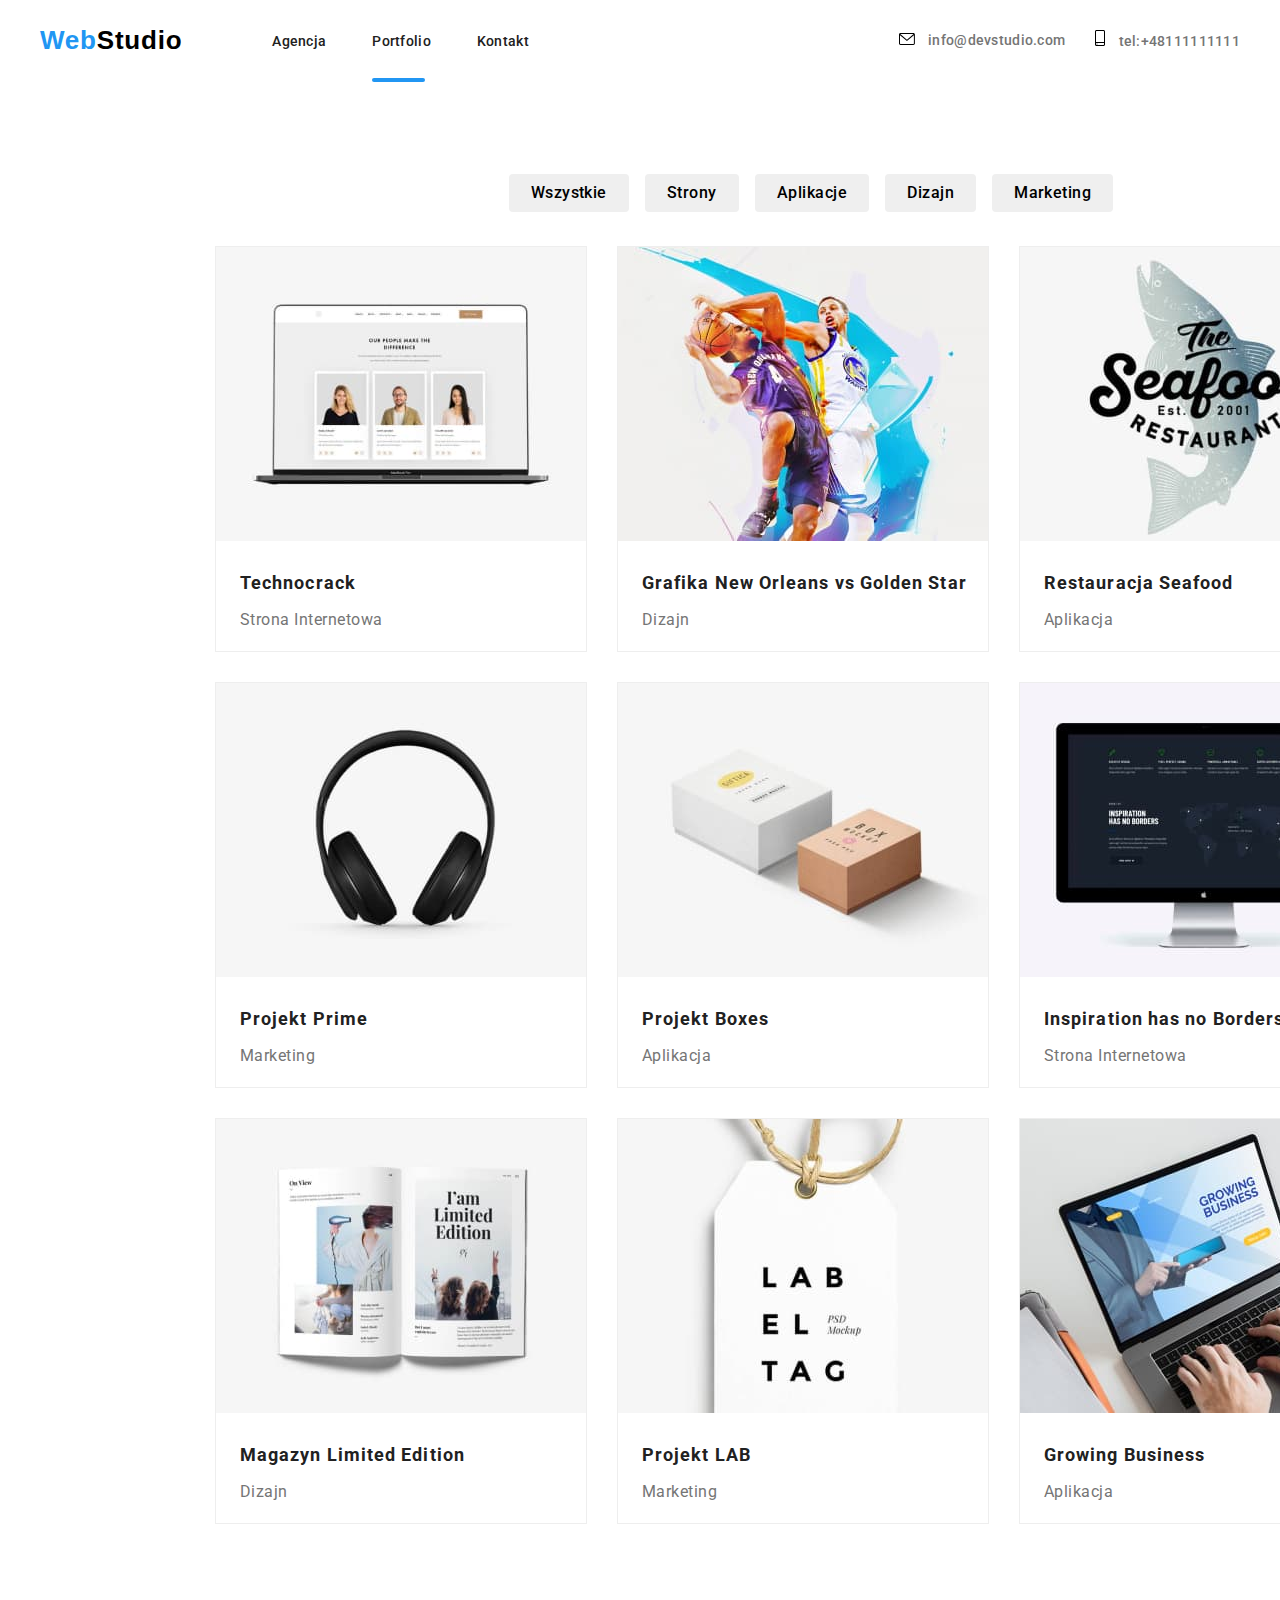
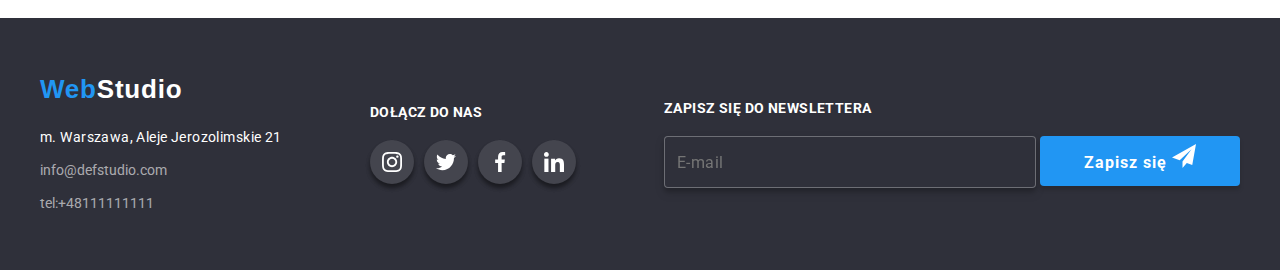
==== commit 881c8e4b: "end" ====
--- a/portfolio.html
+++ b/portfolio.html
@@ -18,7 +18,8 @@
   </head>
   <body class="body">
     <header>
-      <div class="header">
+      <div class="header container">
+        <div class="header__left">
         <p class="header__logo">
           <a class="header__logo-web" href="webstudio"
             >Web<span class="header__logo-studio">Studio</span></a
@@ -31,7 +32,7 @@
             </li>
             <li class="navigation__item">
               <a
-                class="navigation__link active-portfolio"
+                class="navigation__link active"
                 href="./portfolio.html"
                 >Portfolio</a
               >
@@ -40,21 +41,22 @@
               <a class="navigation__link" href="Kontakt">Kontakt</a>
             </li>
           </ul>
+        </div>
         </nav>
-        <div class="header-contact">
-          <ul class="header-contact__list">
+        <div class="header-right">
+          <ul class="header-right__list">
             <li>
-              <a class="header-contact__mail" href="info@defstudio.com"
-                ><svg class="header-contact__icon" width="16" height="12">
-                  <use href="./images/icons.svg#icon-envelope"></use>
+              <a class="header-right__mail" href="info@defstudio.com"
+                ><svg class="header-right__icon" width="16px" height="12px">
+                  <use href="./images/icons.svg#envelope"></use>
                 </svg>
                 info@devstudio.com</a
               >
             </li>
             <li>
-              <a class="header-contact__phone" href="+48111111111"
-                ><svg class="header-contact__icon" width="16" height="12">
-                  <use href="./images/icons.svg#icon-smartphone"></use>
+              <a class="header-right__phone" href="+48111111111"
+                ><svg class="header-right__icon" width="10px" height="16px">
+                  <use href="./images/icons.svg#smartphone"></use>
                 </svg>
                 tel:+48111111111</a
               >
@@ -279,7 +281,7 @@
       </div>
     </main>
     <footer>
-      <div class="footer">
+      <div class="footer container">
         <ul class="footer-contact">
           <li>
             <a class="footer-contact__web" href="webstudio"
@@ -305,27 +307,27 @@
           <ul class="footer-socialmedia__list">
             <li class="footer-socialmedia__logo">
               <svg width="20px" height="20px">
-                <use href="./images/icons.svg#icon-instagram"></use>
+                <use href="./images/icons.svg#instagram-2"></use>
               </svg>
             </li>
             <li class="footer-socialmedia__logo">
               <svg width="20px" height="20px">
-                <use href="./images/icons.svg#icon-twitter"></use>
+                <use href="./images/icons.svg#twitter-1"></use>
               </svg>
             </li>
             <li class="footer-socialmedia__logo">
               <svg width="20px" height="20px">
-                <use href="./images/icons.svg#icon-facebook"></use>
+                <use href="./images/icons.svg#facebook-1"></use>
               </svg>
             </li>
             <li class="footer-socialmedia__logo">
               <svg width="20px" height="20px">
-                <use href="./images/icons.svg#icon-linkedin2"></use>
+                <use href="./images/icons.svg#linkedin-1"></use>
               </svg>
             </li>
           </ul>
         </div>
-        <div class="footer-newsletter__portfolio">
+        <div class="footer-newsletter">
           <h4 class="footer-newsletter__info">Zapisz się do newslettera</h4>
           <form>
             <input
--- a/css/styles.css
+++ b/css/styles.css
@@ -5,14 +5,25 @@
 
 .body {
   font-family: "Roboto", sans-serif;
-  font-family: "Raleway", sans-serif;
+}
+.container {
+  max-width: 1200px;
+  margin: 0 auto;
   width: 100%;
 }
 /* header */
-.header__logo {
-  padding-top: 25px;
-  padding-bottom: 25px;
-}
+.header {
+  display: flex;
+  justify-content: space-between;
+  align-items: center;
+  height: 100%;
+}
+.header__left {
+  display: flex;
+  justify-content: center;
+  align-items: center;
+}
+
 .header__logo-web {
   font-family: "Raleway", sans-serif;
   font-style: normal;
@@ -22,17 +33,10 @@
   line-height: 31px;
   letter-spacing: 0.03em;
   text-decoration: none;
-  margin-left: 215px;
-  padding-top: 24px;
-  padding-bottom: 25px;
 }
 .header__logo-studio {
   color: rgba(0, 0, 0, 1);
 }
-.navigation {
-  padding-left: 93px;
-  padding-top: 32px;
-}
 .navigation__list {
   list-style: none;
   text-decoration: none;
@@ -40,6 +44,7 @@
   display: flex;
   gap: 46px;
   text-align: center;
+  margin-left: 90px;
 }
 .navigation__item {
   gap: 46px;
@@ -59,6 +64,7 @@
   letter-spacing: 0.02em;
   color: #212121;
   text-decoration: none;
+  position: relative;
 }
 .navigation__list:hover {
   color: rgba(33, 150, 243, 1);
@@ -71,20 +77,22 @@
   position: absolute;
   height: 4px;
   width: 53px;
-  left: 453px;
-  top: 76px;
+  top: 45px;
+  left: 0;
   border-radius: 2px;
   background: rgba(33, 150, 243, 1);
 }
-.header-contact__list {
+.header-right {
+  display: flex;
+}
+.header-right__list {
   text-decoration: none;
   list-style: none;
   display: flex;
   flex-wrap: wrap;
   gap: 30px;
-  padding-top: 32px;
-}
-.header-contact__mail {
+}
+.header-right__mail {
   font-family: "Roboto";
   font-style: normal;
   font-weight: 500;
@@ -93,23 +101,20 @@
   letter-spacing: 0.02em;
   color: #757575;
   text-decoration: none;
-  padding-left: 371px;
-  padding-right: 50px;
-  margin-top: 25px;
-}
-.header-contact__mail:hover {
+}
+.header-right__mail:hover,
+.header-right__phone:hover {
   color: rgba(33, 150, 243, 1);
+  fill: #2196f3;
   transition-property: color;
   transition-duration: 250ms;
   transition-timing-function: cubic-bezier(0.4, 0, 0.2, 1);
 }
-.header-contact__icon {
+.header-right__icon {
   margin-right: 10px;
 }
-.header-contact__icon:hover {
-  fill: #2196f3;
-}
-.header-contact__phone {
+
+.header-right__phone {
   font-family: "Roboto";
   font-style: normal;
   font-weight: 500;
@@ -118,12 +123,6 @@
   letter-spacing: 0.02em;
   color: #757575;
   text-decoration: none;
-}
-.header-contact__phone:hover {
-  color: rgba(33, 150, 243, 1);
-  transition-property: color;
-  transition-duration: 250ms;
-  transition-timing-function: cubic-bezier(0.4, 0, 0.2, 1);
 }
 .active-portfolio::after {
   content: "";
@@ -139,44 +138,45 @@
 
 /* main */
 .motto {
-  width: 1600px;
+  margin: 0 auto;
+  position: relative;
   height: 600px;
-  left: 0px;
-  top: 80px;
   background-image: url(../images/backgroun.jpg),
     linear-gradient(rgba(47, 48, 58, 0.4), rgba(47, 48, 58, 0.4));
+  background-size: cover;
+  padding: 200px;
 }
 .motto__text {
+  margin: 0 auto;
   font-family: "Roboto";
   font-style: normal;
   font-weight: 900;
   font-size: 44px;
   line-height: 60px;
+  display: flex;
+  justify-content: center;
   text-align: center;
   letter-spacing: 0.06em;
   text-transform: uppercase;
-  position: absolute;
+  max-width: 700px;
   color: #ffffff;
-  height: 120px;
-  width: 696px;
-  left: 452px;
-  top: 280px;
   border-radius: nullpx;
 }
 .motto__button {
+  display: flex;
+  justify-content: center;
   font-family: "Roboto";
   font-style: normal;
   font-weight: 700;
   font-size: 16px;
   line-height: 30px;
   color: black;
-  position: absolute;
   width: 200px;
   height: 50px;
-  left: 700px;
-  top: 430px;
+  padding: 10px 41px 10px 42px;
+  margin: 30px auto 0;
   border: none;
-  margin-top: 30px;
+
   box-shadow: 0px 4px 4px rgba(0, 0, 0, 0.15);
   border-radius: 4px;
 }
@@ -191,10 +191,11 @@
 /* modal box */
 .modal {
   position: absolute;
+  top: 50%;
+  left: 50%;
+  transform: translate(-50%, -50%);
   width: 528px;
-
-  margin-left: 536px;
-  margin-top: 221px;
+  min-height: 581px;
   background-color: #ffffff;
   box-shadow: 0px 1px 3px rgba(0, 0, 0, 0.12), 0px 1px 1px rgba(0, 0, 0, 0.14),
     0px 2px 1px rgba(0, 0, 0, 0.2);
@@ -258,20 +259,25 @@
   height: 40px;
   left: 576px;
   margin-top: 4px;
+  text-indent: 42px;
   border: 1px solid rgba(33, 33, 33, 0.2);
   border-radius: 4px;
 }
+.modal-form__input:hover,
 .modal-form__input:focus {
   outline: none;
   border: 1px solid #2196f3;
-}
+  fill: #2196f3;
+}
+
 .modal-form__icon {
   position: absolute;
   display: block;
-  top: 34;
-  left: 10;
-}
-.modal-form__icon:focus {
+  top: 30px;
+  left: 10px;
+}
+.modal-form__input:hover + .modal-form__icon,
+.modal-form__input:focus-within + .modalsvgmodal-form__icon {
   fill: #2196f3;
 }
 .modal-form__check {
@@ -279,7 +285,10 @@
   align-items: center;
   font-size: 14px;
   color: #2196f3;
-  text-decoration: underline;
+}
+.modal-form__box {
+  height: 15px;
+  width: 16px;
 }
 .modal-form__box:hover {
   cursor: pointer;
@@ -309,6 +318,7 @@
   width: 12.5rem;
   height: 3.125rem;
   padding: 0;
+  margin-bottom: 40px;
   margin-top: 0.938rem;
   align-self: center;
   color: #fff;
@@ -333,12 +343,16 @@
 .contact-comment {
   width: 448px;
   height: 138px;
+  resize: none;
+  padding: 12px;
+  text-indent: 12px;
 }
 
 /* Lorem Ipsum */
 
 .lorem-ipsum {
   margin: 94px 215px 94px 215px;
+  justify-content: center;
 }
 .lorem-ipsum__list {
   list-style: none;
@@ -427,9 +441,9 @@
   height: 294px;
 }
 /* NASZ ZESPÓŁ */
-.team {
-  width: 1600px;
+.team__section {
   background-color: rgba(245, 244, 250, 1);
+  padding: 94px 0;
 }
 .team__header {
   font-family: "Roboto";
@@ -444,13 +458,11 @@
 }
 
 .team__list {
-  margin-left: 215px;
-  margin-right: 215px;
-  list-style: none;
-  text-decoration: none;
-  display: flex;
+  list-style: none;
+  text-decoration: none;
+  display: flex;
+  justify-content: center;
   gap: 30px;
-  padding-bottom: 94px;
 }
 .team__member {
   width: 270px;
@@ -550,25 +562,22 @@
 }
 
 /* FOOTER */
-
+footer {
+  height: 252px;
+  background-color: #2f303a;
+}
+.footer {
+  display: flex;
+  justify-content: space-between;
+  align-items: center;
+  height: 100%;
+}
 .footer-contact__studio {
   color: white;
 }
-
-.footer {
-  height: 252px;
-  width: 1600px;
-  background: #2f303a;
-  display: flex;
-  position: relative;
-}
 .footer-contact {
-  height: 81px;
-  width: 246px;
   border-radius: nullpx;
   display: flex;
-  margin-left: 215px;
-  margin-top: 60px;
   list-style: none;
   text-decoration: none;
   flex-direction: column;
@@ -629,14 +638,12 @@
   transition-timing-function: cubic-bezier(0.4, 0, 0.2, 1);
 }
 .footer-socialmedia {
-  padding-top: 70px;
-  padding-left: 70px;
+  /* padding-top: 70px;
+  padding-left: 70px; */
 }
 .footer-socialmedia__header {
   width: 113px;
   height: 16px;
-  left: 531px;
-  top: 2751px;
   font-family: "Roboto";
   font-style: normal;
   font-weight: 700;
@@ -649,6 +656,7 @@
 .footer-socialmedia__list {
   display: flex;
   gap: 10px;
+  padding-top: 20px;
 }
 .footer-socialmedia__logo {
   list-style: none;
@@ -682,23 +690,15 @@
   color: #ffffff;
 }
 .footer-newsletter {
-  position: absolute;
+  /* position: absolute;
   width: 570px;
   height: 86px;
   margin-left: 805px;
   margin-top: 75px;
   margin-right: 225px;
-  margin-bottom: 91px;
-}
-.footer-newsletter__portfolio {
-  position: absolute;
-  width: 570px;
-  height: 86px;
-  margin-left: 805px;
-  margin-top: 72px;
-  margin-right: 215px;
-  margin-bottom: 94px;
-}
+  margin-bottom: 91px; */
+}
+
 .footer-newsletter__input {
   height: 50px;
   width: 358px;
@@ -707,6 +707,7 @@
   font-weight: 400;
   line-height: 20px;
   letter-spacing: 0.03em;
+  padding-left: 12px;
   text-align: left;
   color: #ffffff;
   border-radius: 4px;
@@ -716,6 +717,7 @@
   filter: drop-shadow(0px 4px 4px rgba(0, 0, 0, 0.15));
 }
 .footer-newsletter__button {
+  position: relative;
   width: 200px;
   height: 50px;
   font-family: "Roboto";
@@ -731,6 +733,9 @@
   border: none;
   box-shadow: 0px 4px 4px rgba(0, 0, 0, 0.15);
   cursor: pointer;
+}
+.footer-newsletter_send {
+  padding: 13px 28px 13px 148px;
 }
 
 /* PORTFOLIO */
